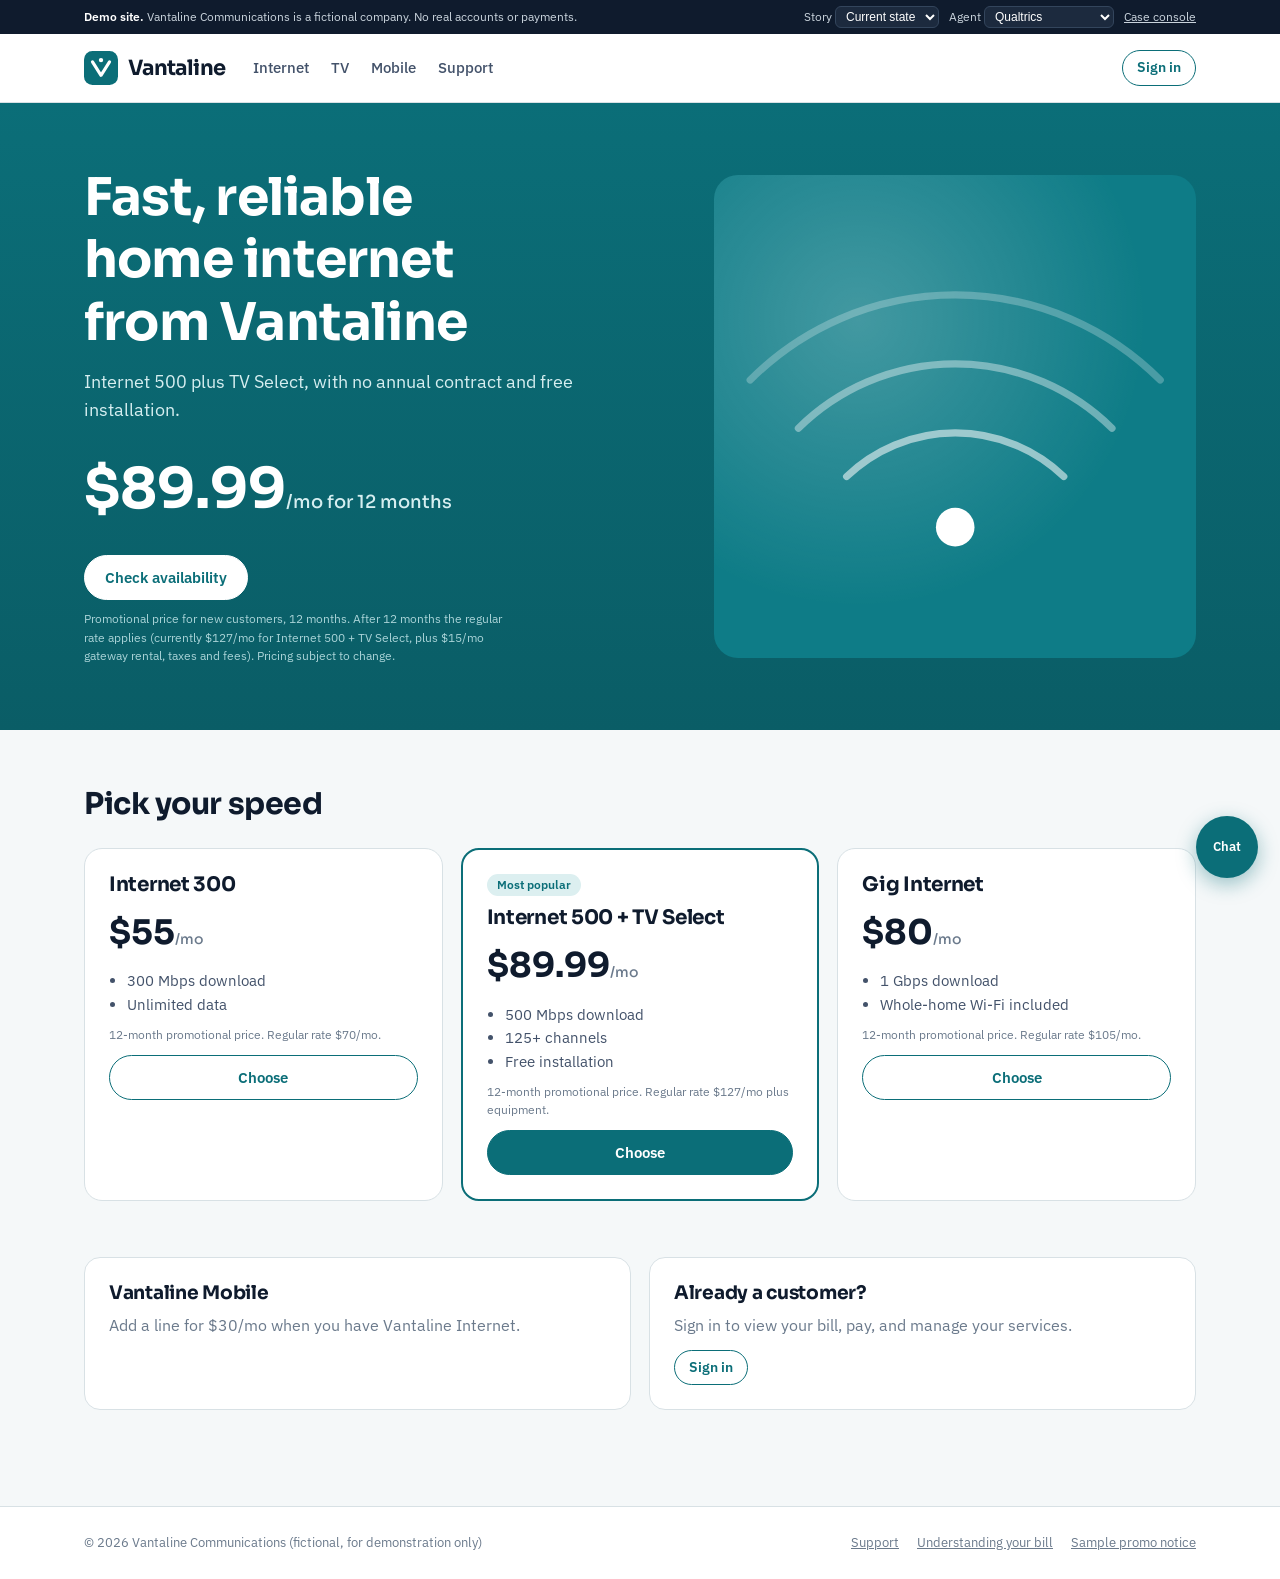
==== index.html @ 763b860d "Add Vantaline demo site" ====
<!doctype html>
<html lang="en">
<head>
<meta charset="utf-8">
<meta name="viewport" content="width=device-width,initial-scale=1">
<title>Vantaline | Internet, TV and Mobile</title>
<meta name="robots" content="noindex,nofollow">
<link rel="preconnect" href="https://fonts.googleapis.com">
<link rel="preconnect" href="https://fonts.gstatic.com" crossorigin>
<link rel="stylesheet" href="https://fonts.googleapis.com/css2?family=Sora:wght@600;700&family=IBM+Plex+Sans:wght@400;500;600&display=swap">
<link rel="stylesheet" href="site.css">
<link rel="icon" href="data:image/svg+xml,%3Csvg xmlns='http://www.w3.org/2000/svg' viewBox='0 0 28 28'%3E%3Crect width='28' height='28' rx='7' fill='%230B6E78'/%3E%3Cpath d='M7 9l7 11 7-11' fill='none' stroke='%23fff' stroke-width='2.6' stroke-linecap='round'/%3E%3C/svg%3E">
</head>
<body data-page="home" data-auth="out">

<main>
<section class="hero"><div class="wrap">
  <div>
    <h1>Fast, reliable home internet from Vantaline</h1>
    <p>Internet 500 plus TV Select, with no annual contract and free installation.</p>
    <div class="price">$89.99<small>/mo for 12 months</small></div>
    <a class="btn" href="signin.html">Check availability</a>
    <p class="fine">Promotional price for new customers, 12 months. After 12 months the regular rate applies (currently $127/mo for Internet 500 + TV Select, plus $15/mo gateway rental, taxes and fees). Pricing subject to change.</p>
  </div>
  <div class="hero-art" aria-hidden="true"><svg viewBox="0 0 400 400"><g fill="none" stroke="rgba(255,255,255,.55)" stroke-width="6" stroke-linecap="round"><path d="M110 250a130 130 0 0 1 180 0"/><path d="M70 210a185 185 0 0 1 260 0" opacity=".7"/><path d="M30 170a240 240 0 0 1 340 0" opacity=".45"/></g><circle cx="200" cy="292" r="16" fill="#fff"/></svg></div>
</div></section>
<section class="section" id="internet"><div class="wrap">
  <h2>Pick your speed</h2>
  <div class="plans">
    <div class="plan"><h3>Internet 300</h3><div class="p">$55<small>/mo</small></div><ul><li>300 Mbps download</li><li>Unlimited data</li></ul><p class="fine">12-month promotional price. Regular rate $70/mo.</p><a class="btn ghost" href="signin.html">Choose</a></div>
    <div class="plan feat"><span class="tag">Most popular</span><h3>Internet 500 + TV Select</h3><div class="p">$89.99<small>/mo</small></div><ul><li>500 Mbps download</li><li>125+ channels</li><li>Free installation</li></ul><p class="fine">12-month promotional price. Regular rate $127/mo plus equipment.</p><a class="btn" href="signin.html">Choose</a></div>
    <div class="plan"><h3>Gig Internet</h3><div class="p">$80<small>/mo</small></div><ul><li>1 Gbps download</li><li>Whole-home Wi-Fi included</li></ul><p class="fine">12-month promotional price. Regular rate $105/mo.</p><a class="btn ghost" href="signin.html">Choose</a></div>
  </div>
</div></section>
<section class="section" id="tv" style="padding-top:0"><div class="wrap grid2">
  <div class="card" id="mobile"><h3>Vantaline Mobile</h3><p class="muted" style="margin-top:8px">Add a line for $30/mo when you have Vantaline Internet.</p></div>
  <div class="card"><h3>Already a customer?</h3><p class="muted" style="margin-top:8px">Sign in to view your bill, pay, and manage your services.</p><a class="btn ghost sm" style="margin-top:12px" href="signin.html">Sign in</a></div>
</div></section>
</main>
<script src="site.js"></script>
<script src="agent-sim.js"></script>

<script src="qualtrics-deploy.js"></script>
</body>
</html>
---- site.css ----
:root{
  --teal:#0B6E78; --teal-2:#095A62; --teal-soft:#DCEFF0; --ink:#0F1B2D; --ink-2:#43526A; --ink-3:#6B7A8C;
  --bg:#F5F8F9; --surface:#FFFFFF; --line:#D8E1E5; --amber:#E8A33D; --amber-soft:#FDF1DC; --red:#C23B32;
  --display:"Sora",ui-sans-serif,system-ui,sans-serif; --sans:"IBM Plex Sans",ui-sans-serif,system-ui,-apple-system,"Segoe UI",sans-serif;
}
*{box-sizing:border-box}
[hidden]{display:none!important}
html{-webkit-text-size-adjust:100%}
body{margin:0;background:var(--bg);color:var(--ink);font-family:var(--sans);font-size:16px;line-height:1.55}
a{color:var(--teal)}
h1,h2,h3{font-family:var(--display);letter-spacing:-.015em;line-height:1.2;margin:0;text-wrap:balance}
p{margin:0}
button{font:inherit;cursor:pointer}
:focus-visible{outline:2px solid var(--teal);outline-offset:2px}
.wrap{max-width:1160px;margin:0 auto;padding-inline:24px}

/* header */
.demo-bar{background:#0F1B2D;color:#C9D3DC;font-size:12px}
.demo-bar .wrap{display:flex;gap:12px;align-items:center;justify-content:space-between;padding-block:6px;flex-wrap:wrap}
.demo-bar b{color:#fff;font-weight:600}
.demo-bar select{background:#1C2A3E;color:#fff;border:1px solid #33455C;border-radius:6px;padding:2px 6px;font-size:12px}
.site-head{background:var(--surface);border-bottom:1px solid var(--line);position:sticky;top:0;z-index:20}
.site-head .wrap{display:flex;align-items:center;gap:28px;height:68px}
.logo{display:flex;align-items:center;gap:10px;text-decoration:none;color:var(--ink)}
.logo span{font-family:var(--display);font-weight:700;font-size:21px;letter-spacing:-.03em}
.mainnav{display:flex;gap:22px;flex:1}
.mainnav a{color:var(--ink-2);text-decoration:none;font-weight:500;font-size:15px}
.mainnav a:hover,.mainnav a[aria-current]{color:var(--teal)}
.head-cta{display:flex;gap:10px;align-items:center}
.btn{display:inline-flex;align-items:center;justify-content:center;gap:6px;border-radius:999px;padding:10px 20px;font-weight:600;font-size:15px;text-decoration:none;border:1.5px solid var(--teal);background:var(--teal);color:#fff}
.btn:hover{background:var(--teal-2)}
.btn.ghost{background:transparent;color:var(--teal)}
.btn.ghost:hover{background:var(--teal-soft)}
.btn.sm{padding:6px 14px;font-size:14px}
.acct-chip{display:flex;align-items:center;gap:8px;font-size:14px;color:var(--ink-2)}
.avatar{width:32px;height:32px;border-radius:50%;background:var(--teal-soft);color:var(--teal);display:flex;align-items:center;justify-content:center;font-weight:600;font-size:13px}
@media (max-width:820px){.mainnav{display:none}.site-head .wrap{gap:12px}}

/* marketing */
.hero{background:linear-gradient(180deg,#0B6E78 0%,#0A5D66 100%);color:#fff}
.hero .wrap{display:grid;grid-template-columns:1.1fr .9fr;gap:40px;align-items:center;padding-block:64px}
.hero h1{font-size:clamp(32px,5vw,52px);font-weight:700}
.hero p{font-size:18px;color:#D6EEF0;margin-top:14px;max-width:48ch}
.hero .price{font-family:var(--display);font-size:56px;font-weight:700;margin-top:22px}
.hero .price small{font-size:18px;font-weight:500;color:#D6EEF0}
.hero .fine{font-size:12px;color:#A9D3D7;margin-top:10px;max-width:60ch}
.hero .btn{background:#fff;color:var(--teal);border-color:#fff;margin-top:22px}
.hero-art{aspect-ratio:1/1;border-radius:24px;background:radial-gradient(circle at 30% 30%,rgba(255,255,255,.22),transparent 60%),#0E7C87;position:relative;overflow:hidden}
.hero-art svg{position:absolute;inset:0;width:100%;height:100%}
@media (max-width:820px){.hero .wrap{grid-template-columns:1fr}.hero-art{display:none}}
.section{padding-block:56px}
.section h2{font-size:30px}
.plans{display:grid;grid-template-columns:repeat(3,minmax(0,1fr));gap:18px;margin-top:26px}
.plan{background:var(--surface);border:1px solid var(--line);border-radius:18px;padding:24px;display:flex;flex-direction:column;gap:10px}
.plan.feat{border:2px solid var(--teal)}
.plan .tag{align-self:flex-start;font-size:12px;font-weight:600;color:var(--teal);background:var(--teal-soft);border-radius:999px;padding:2px 10px}
.plan h3{font-size:20px}
.plan .p{font-family:var(--display);font-size:34px;font-weight:700}
.plan .p small{font-size:14px;color:var(--ink-3);font-weight:500}
.plan ul{margin:0;padding-left:18px;color:var(--ink-2);font-size:15px}
.plan .fine{font-size:12px;color:var(--ink-3)}
@media (max-width:820px){.plans{grid-template-columns:1fr}}

/* account */
.acct{display:grid;grid-template-columns:230px minmax(0,1fr);gap:28px;padding-block:32px}
.side{display:flex;flex-direction:column;gap:2px}
.side a{padding:10px 14px;border-radius:10px;color:var(--ink-2);text-decoration:none;font-weight:500}
.side a:hover{background:var(--surface)}
.side a[aria-current]{background:var(--teal-soft);color:var(--teal)}
@media (max-width:820px){.acct{grid-template-columns:1fr}.side{flex-direction:row;overflow-x:auto}}
.card{background:var(--surface);border:1px solid var(--line);border-radius:16px;padding:24px}
.grid2{display:grid;grid-template-columns:repeat(2,minmax(0,1fr));gap:18px}
@media (max-width:820px){.grid2{grid-template-columns:1fr}}
.stack{display:flex;flex-direction:column;gap:18px}
.muted{color:var(--ink-3)}
.label{font-size:13px;color:var(--ink-3)}
.big{font-family:var(--display);font-size:48px;font-weight:700;letter-spacing:-.02em}
.row{display:flex;justify-content:space-between;gap:12px;padding:12px 0;border-bottom:1px solid #EDF2F4}
.row:last-child{border-bottom:0}
.row.muted span{color:var(--ink-3)}
.row.total{font-weight:700;border-top:2px solid var(--ink);border-bottom:0;margin-top:4px}
.linkbtn{background:none;border:1px dashed #9CC9CD;border-radius:8px;padding:6px 12px;color:var(--teal);font-weight:500;font-size:14px}
.notice{border-radius:12px;padding:14px 16px;background:var(--amber-soft);border:1px solid #F1D29E;font-size:15px}
.notice.teal{background:var(--teal-soft);border-color:#A7D5D9}
.pill{display:inline-block;font-size:12px;font-weight:600;border-radius:999px;padding:2px 10px;background:#EEF2F4;color:var(--ink-2)}
.pill.warn{background:var(--amber-soft);color:#8A5A00}

/* faq */
.faq details{border-bottom:1px solid var(--line);padding:14px 0}
.faq summary{font-weight:600;cursor:pointer}
.faq details p{margin-top:8px;color:var(--ink-2)}

/* offers */
.offers{display:grid;grid-template-columns:repeat(3,minmax(0,1fr));gap:16px}
.offer{border:1.5px solid var(--line);border-radius:14px;padding:18px;display:flex;flex-direction:column;gap:8px;background:var(--surface)}
.offer.rec{border-color:var(--teal);box-shadow:0 0 0 3px var(--teal-soft)}
.offer .p{font-family:var(--display);font-size:30px;font-weight:700}
@media (max-width:820px){.offers{grid-template-columns:1fr}}

/* chat widget */
.chat-launch{position:fixed;right:22px;bottom:22px;z-index:40;width:62px;height:62px;border-radius:50%;background:var(--teal);color:#fff;border:0;box-shadow:0 6px 20px rgba(11,110,120,.4);font-weight:600;font-size:13px}
.chat-panel{position:fixed;right:22px;bottom:96px;z-index:41;width:min(370px,calc(100vw - 32px));height:min(520px,calc(100vh - 140px));background:#fff;border-radius:18px;box-shadow:0 18px 50px rgba(15,27,45,.25);display:flex;flex-direction:column;overflow:hidden}
.chat-panel header{background:var(--teal);color:#fff;padding:14px 16px;display:flex;justify-content:space-between;align-items:center;font-weight:600}
.chat-panel header button{background:none;border:0;color:#fff;font-size:18px}
.chat-log{flex:1;overflow:auto;padding:14px;display:flex;flex-direction:column;gap:10px;background:#F7F9FA}
.cmsg{max-width:85%;padding:9px 12px;border-radius:14px;font-size:14px;line-height:1.45}
.cmsg.bot{background:#fff;border:1px solid var(--line);align-self:flex-start;border-bottom-left-radius:4px}
.cmsg.me{background:var(--teal);color:#fff;align-self:flex-end;border-bottom-right-radius:4px}
.cmsg.sys{align-self:center;background:none;color:var(--ink-3);font-size:12px}
.chat-form{display:flex;gap:8px;padding:10px;border-top:1px solid var(--line)}
.chat-form input{flex:1;border:1px solid var(--line);border-radius:999px;padding:9px 14px;font:inherit;font-size:14px}
.chips{display:flex;flex-wrap:wrap;gap:6px}
.chips button{border:1px solid var(--teal);background:#fff;color:var(--teal);border-radius:999px;padding:5px 10px;font-size:13px}

/* footer */
.site-foot{border-top:1px solid var(--line);background:var(--surface);margin-top:40px}
.site-foot .wrap{padding-block:26px;display:flex;flex-wrap:wrap;gap:12px 28px;justify-content:space-between;font-size:13px;color:var(--ink-3)}
.site-foot a{color:var(--ink-3)}
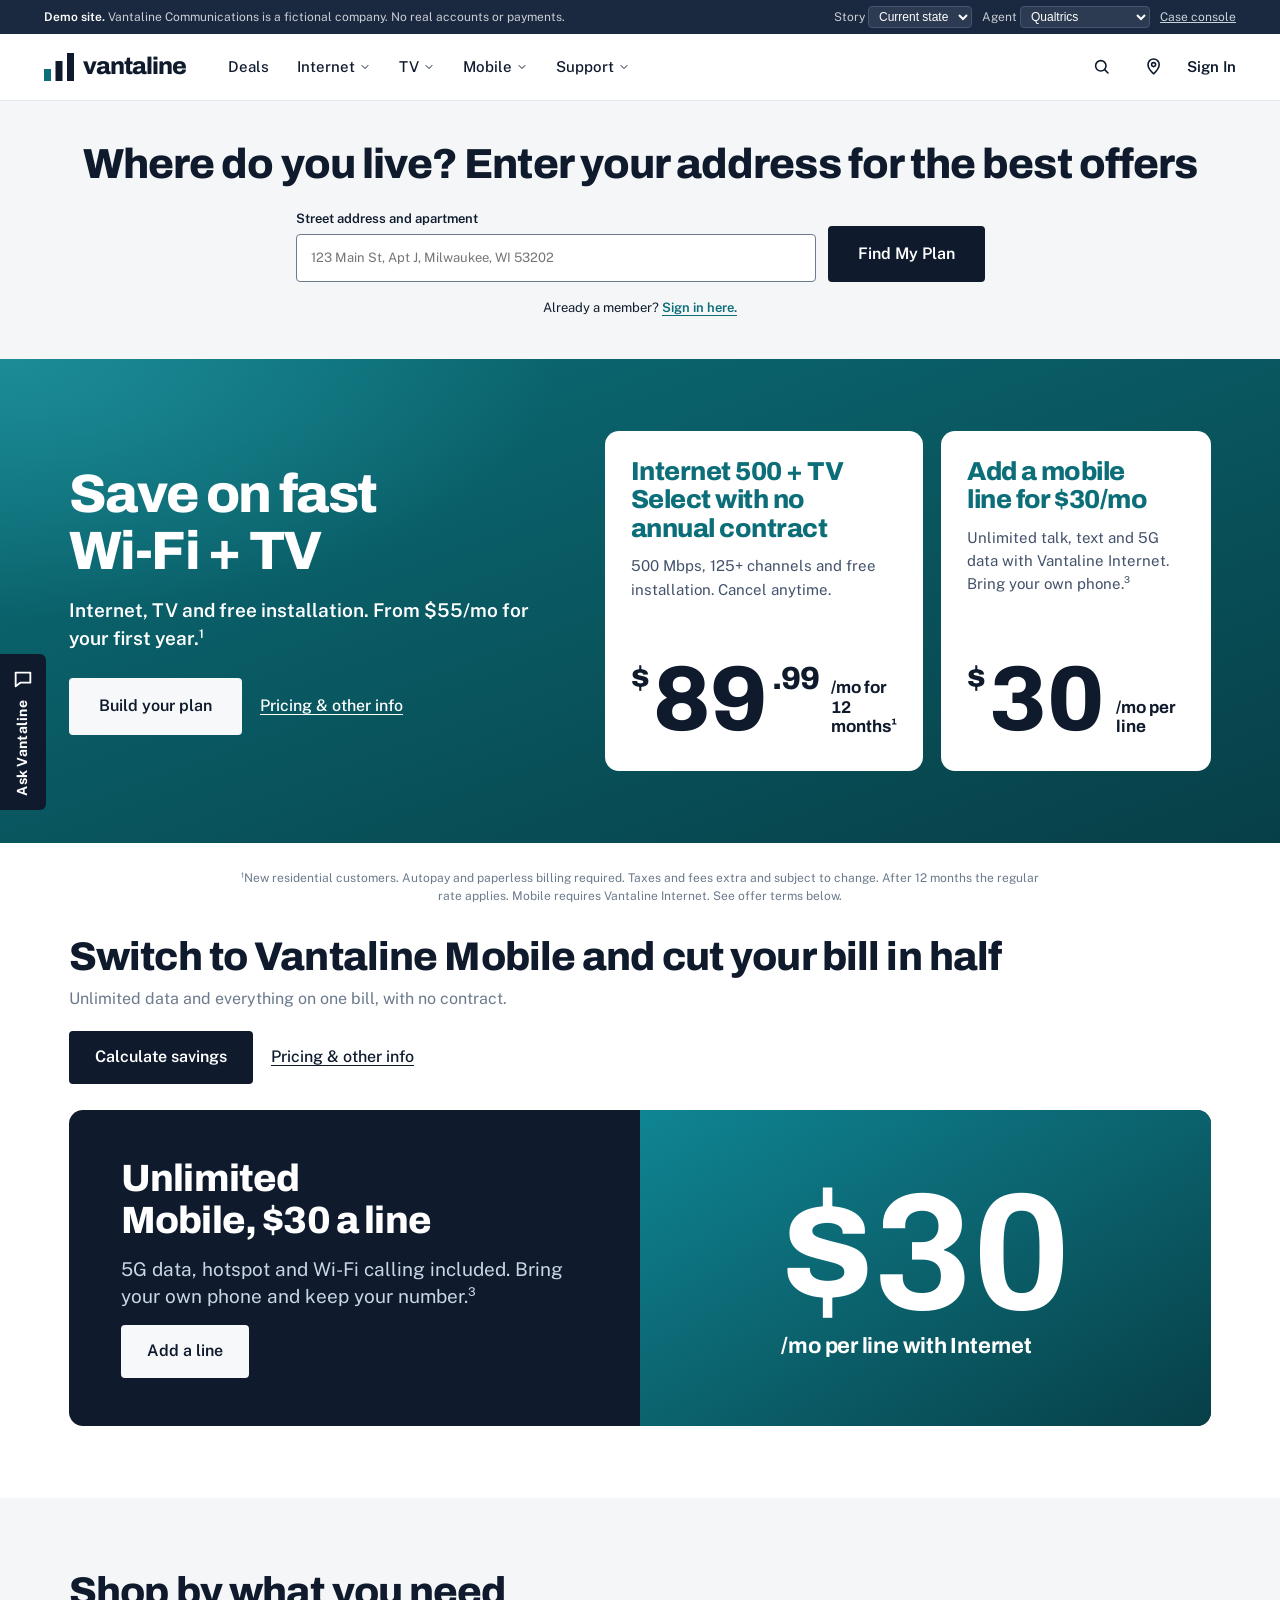
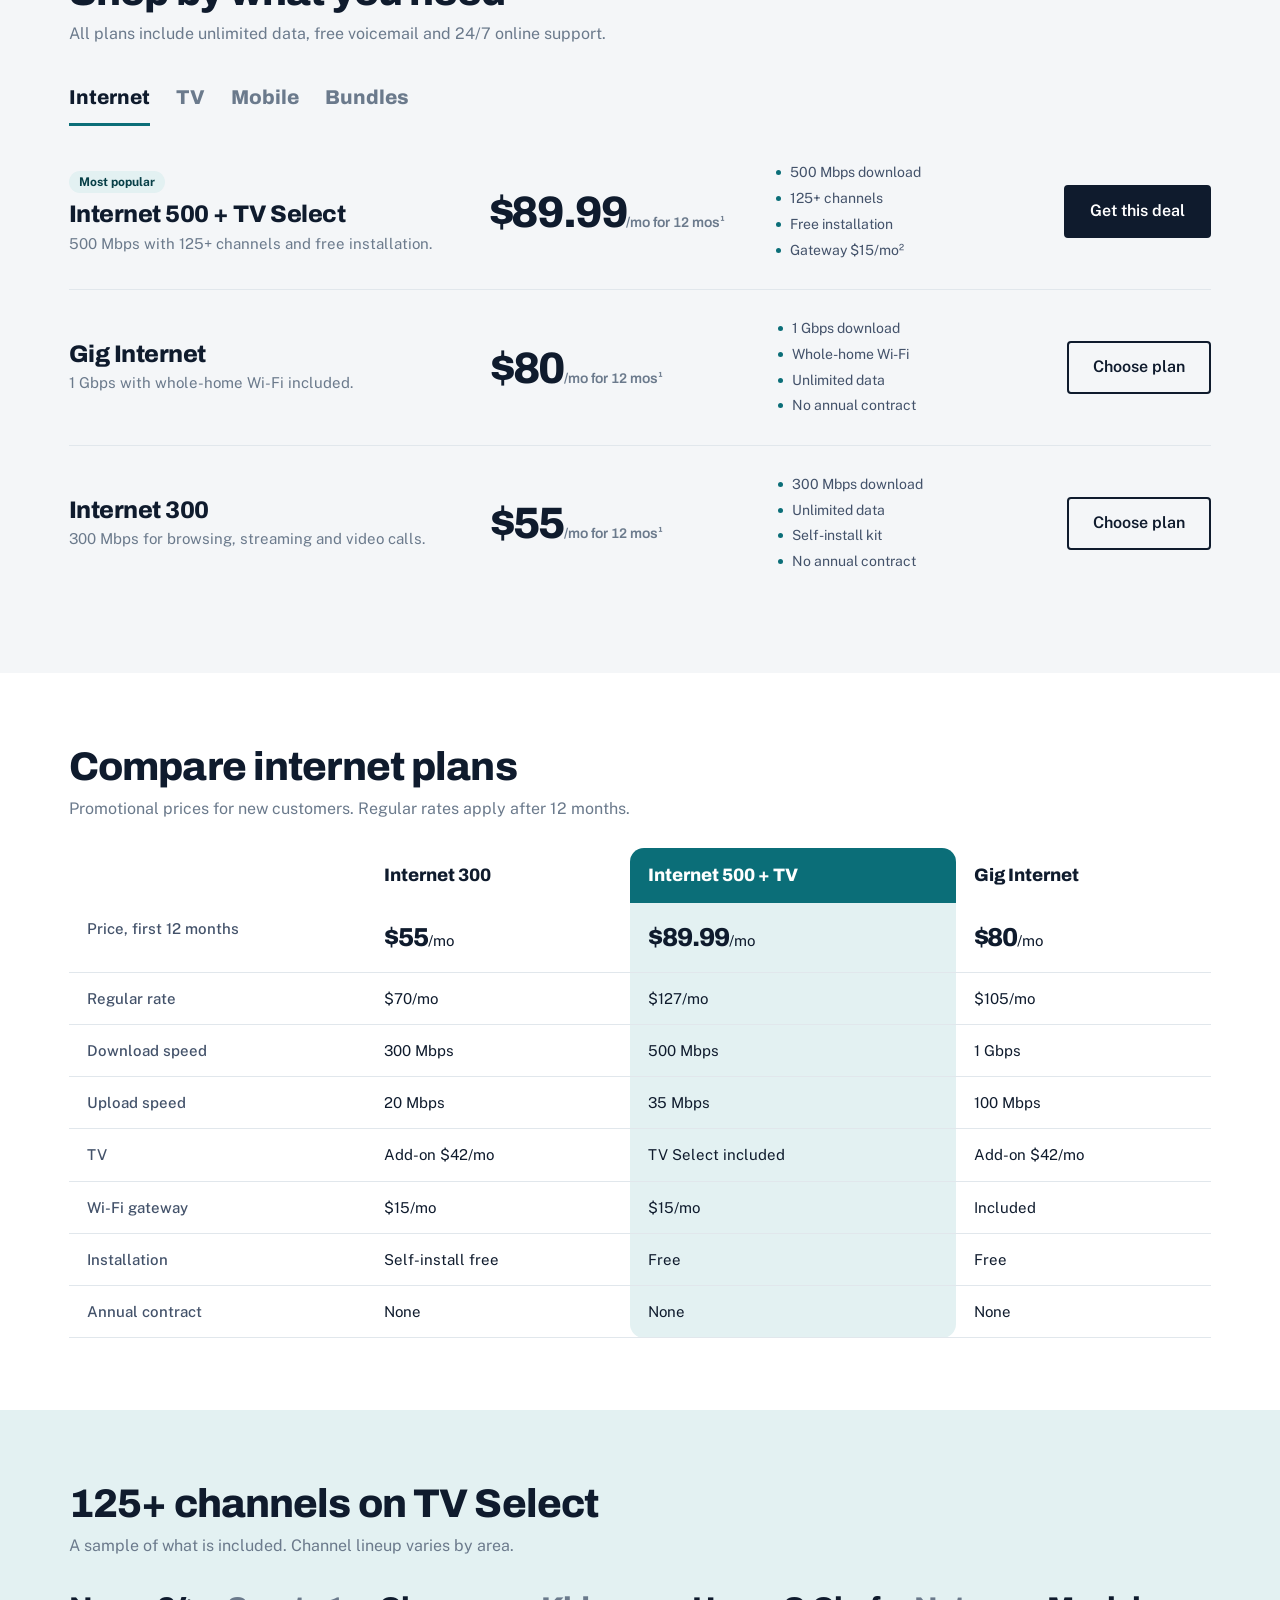
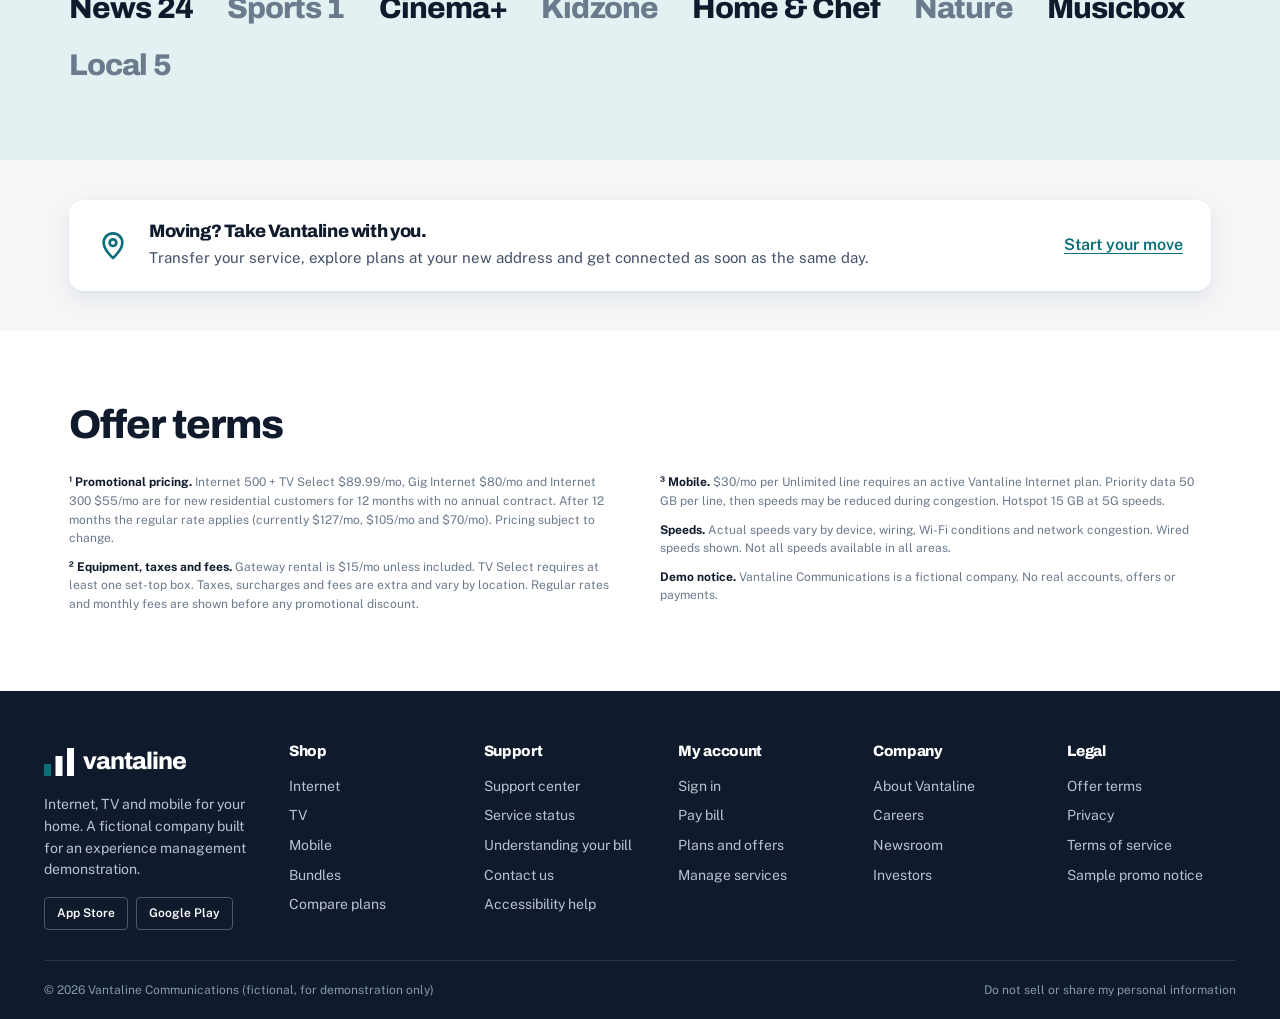
==== commit 48d2ce11: "Restyle site with Xfinity-inspired layout (teal/navy)" ====
--- a/index.html
+++ b/index.html
@@ -7,39 +7,103 @@
 <meta name="robots" content="noindex,nofollow">
 <link rel="preconnect" href="https://fonts.googleapis.com">
 <link rel="preconnect" href="https://fonts.gstatic.com" crossorigin>
-<link rel="stylesheet" href="https://fonts.googleapis.com/css2?family=Sora:wght@600;700&family=IBM+Plex+Sans:wght@400;500;600&display=swap">
+<link rel="stylesheet" href="https://fonts.googleapis.com/css2?family=Archivo:wdth,wght@62..125,100..900&family=Public+Sans:wght@400;500;600;700&family=JetBrains+Mono:wght@400;500&display=swap">
 <link rel="stylesheet" href="site.css">
-<link rel="icon" href="data:image/svg+xml,%3Csvg xmlns='http://www.w3.org/2000/svg' viewBox='0 0 28 28'%3E%3Crect width='28' height='28' rx='7' fill='%230B6E78'/%3E%3Cpath d='M7 9l7 11 7-11' fill='none' stroke='%23fff' stroke-width='2.6' stroke-linecap='round'/%3E%3C/svg%3E">
+<link rel="icon" href="data:image/svg+xml,%3Csvg xmlns='http://www.w3.org/2000/svg' viewBox='0 0 30 28'%3E%3Crect y='16' width='7' height='12' fill='%230B6E78'/%3E%3Crect x='11.5' y='8' width='7' height='20' fill='%230F1B2D'/%3E%3Crect x='23' width='7' height='28' fill='%230F1B2D'/%3E%3C/svg%3E">
 </head>
 <body data-page="home" data-auth="out">
 
 <main>
-<section class="hero"><div class="wrap">
+<section class="band wash tight address"><div class="wrap">
+  <h2>Where do you live? Enter your address for the best offers</h2>
+  <form id="avail-form"><label class="field">Street address and apartment<input id="avail-address" placeholder="123 Main St, Apt J, Milwaukee, WI 53202"></label><button class="btn lg" type="submit">Find My Plan</button></form>
+  <p class="small">Already a member? <a class="textlink" href="signin.html">Sign in here.</a></p>
+</div></section>
+
+<section class="band teal offer-hero" id="deals"><div class="wrap narrow">
   <div>
-    <h1>Fast, reliable home internet from Vantaline</h1>
-    <p>Internet 500 plus TV Select, with no annual contract and free installation.</p>
-    <div class="price">$89.99<small>/mo for 12 months</small></div>
-    <a class="btn" href="signin.html">Check availability</a>
-    <p class="fine">Promotional price for new customers, 12 months. After 12 months the regular rate applies (currently $127/mo for Internet 500 + TV Select, plus $15/mo gateway rental, taxes and fees). Pricing subject to change.</p>
+    <h1>Save on fast Wi-Fi + TV</h1>
+    <p class="lede">Internet, TV and free installation. From $55/mo for your first year.¹</p>
+    <div class="cta"><a class="btn light lg" href="#shop">Build your plan</a><a class="ulink" href="#legal">Pricing &amp; other info</a></div>
   </div>
-  <div class="hero-art" aria-hidden="true"><svg viewBox="0 0 400 400"><g fill="none" stroke="rgba(255,255,255,.55)" stroke-width="6" stroke-linecap="round"><path d="M110 250a130 130 0 0 1 180 0"/><path d="M70 210a185 185 0 0 1 260 0" opacity=".7"/><path d="M30 170a240 240 0 0 1 340 0" opacity=".45"/></g><circle cx="200" cy="292" r="16" fill="#fff"/></svg></div>
-</div></section>
-<section class="section" id="internet"><div class="wrap">
-  <h2>Pick your speed</h2>
-  <div class="plans">
-    <div class="plan"><h3>Internet 300</h3><div class="p">$55<small>/mo</small></div><ul><li>300 Mbps download</li><li>Unlimited data</li></ul><p class="fine">12-month promotional price. Regular rate $70/mo.</p><a class="btn ghost" href="signin.html">Choose</a></div>
-    <div class="plan feat"><span class="tag">Most popular</span><h3>Internet 500 + TV Select</h3><div class="p">$89.99<small>/mo</small></div><ul><li>500 Mbps download</li><li>125+ channels</li><li>Free installation</li></ul><p class="fine">12-month promotional price. Regular rate $127/mo plus equipment.</p><a class="btn" href="signin.html">Choose</a></div>
-    <div class="plan"><h3>Gig Internet</h3><div class="p">$80<small>/mo</small></div><ul><li>1 Gbps download</li><li>Whole-home Wi-Fi included</li></ul><p class="fine">12-month promotional price. Regular rate $105/mo.</p><a class="btn ghost" href="signin.html">Choose</a></div>
+  <div class="cards2">
+    <div class="ocard"><h2>Internet 500 + TV Select with no annual contract</h2><p>500 Mbps, 125+ channels and free installation. Cancel anytime.</p>
+      <div class="price"><span class="d">$</span><span class="n">89</span><span class="c">.99</span><span class="per">/mo for<br>12 months¹</span></div></div>
+    <div class="ocard"><h2>Add a mobile line for $30/mo</h2><p>Unlimited talk, text and 5G data with Vantaline Internet. Bring your own phone.³</p>
+      <div class="price"><span class="d">$</span><span class="n">30</span><span class="per">/mo per line</span></div></div>
   </div>
 </div></section>
-<section class="section" id="tv" style="padding-top:0"><div class="wrap grid2">
-  <div class="card" id="mobile"><h3>Vantaline Mobile</h3><p class="muted" style="margin-top:8px">Add a line for $30/mo when you have Vantaline Internet.</p></div>
-  <div class="card"><h3>Already a customer?</h3><p class="muted" style="margin-top:8px">Sign in to view your bill, pay, and manage your services.</p><a class="btn ghost sm" style="margin-top:12px" href="signin.html">Sign in</a></div>
+<p class="fineprint wrap">¹New residential customers. Autopay and paperless billing required. Taxes and fees extra and subject to change. After 12 months the regular rate applies. Mobile requires Vantaline Internet. See offer terms below.</p>
+
+<section class="band" style="padding-top:30px" id="mobile"><div class="wrap narrow">
+  <div class="headrow"><div><h2>Switch to Vantaline Mobile and cut your bill in half</h2><p class="muted">Unlimited data and everything on one bill, with no contract.</p></div><div style="display:flex;gap:18px;align-items:center"><a class="btn" href="signin.html">Calculate savings</a><a class="ulink" href="#legal">Pricing &amp; other info</a></div></div>
+  <div class="feature"><div class="fc"><h3>Unlimited Mobile, $30 a line</h3><p class="lede" style="color:#C9D6E4">5G data, hotspot and Wi-Fi calling included. Bring your own phone and keep your number.³</p><a class="btn light" href="signin.html">Add a line</a></div>
+  <div class="fa"><div><b>$30</b><span>/mo per line with Internet</span></div></div></div>
+</div></section>
+
+<section class="band wash" id="shop"><div class="wrap narrow">
+  <div class="headrow"><div><h2>Shop by what you need</h2><p class="muted">All plans include unlimited data, free voicemail and 24/7 online support.</p></div></div>
+  <div class="tabs" role="tablist" aria-label="Shop categories">
+    <button role="tab" id="tab-net" aria-selected="true" aria-controls="panel-net">Internet</button>
+    <button role="tab" id="tab-tv" aria-selected="false" aria-controls="panel-tv">TV</button>
+    <button role="tab" id="tab-mob" aria-selected="false" aria-controls="panel-mob">Mobile</button>
+    <button role="tab" id="tab-bun" aria-selected="false" aria-controls="panel-bun">Bundles</button>
+  </div>
+  <div role="tabpanel" id="panel-net" aria-labelledby="tab-net"><div class="prow"><div><span class="tag">Most popular</span><h3>Internet 500 + TV Select</h3><p class="sub">500 Mbps with 125+ channels and free installation.</p></div><div><div class="big">$89.99<small>/mo for 12 mos¹</small></div></div><div><ul><li>500 Mbps download</li><li>125+ channels</li><li>Free installation</li><li>Gateway $15/mo²</li></ul></div><a class="btn" href="signin.html">Get this deal</a></div><div class="prow"><div><h3>Gig Internet</h3><p class="sub">1 Gbps with whole-home Wi-Fi included.</p></div><div><div class="big">$80<small>/mo for 12 mos¹</small></div></div><div><ul><li>1 Gbps download</li><li>Whole-home Wi-Fi</li><li>Unlimited data</li><li>No annual contract</li></ul></div><a class="btn ghost" href="signin.html">Choose plan</a></div><div class="prow"><div><h3>Internet 300</h3><p class="sub">300 Mbps for browsing, streaming and video calls.</p></div><div><div class="big">$55<small>/mo for 12 mos¹</small></div></div><div><ul><li>300 Mbps download</li><li>Unlimited data</li><li>Self-install kit</li><li>No annual contract</li></ul></div><a class="btn ghost" href="signin.html">Choose plan</a></div></div>
+  <div role="tabpanel" id="panel-tv" aria-labelledby="tab-tv" hidden><div class="prow"><div><span class="tag">Included in bundle</span><h3>TV Select</h3><p class="sub">125+ live channels, local networks and on-demand.</p></div><div><div class="big">$42<small>/mo add-on²</small></div></div><div><ul><li>125+ channels</li><li>On-demand library</li><li>Voice remote</li><li>2 set-top boxes</li></ul></div><a class="btn" href="signin.html">Add TV</a></div><div class="prow"><div><h3>Cloud DVR</h3><p class="sub">Record 200 hours without extra hardware.</p></div><div><div class="big">$10<small>/mo add-on</small></div></div><div><ul><li>200 hours storage</li><li>Record 6 shows at once</li><li>Watch on any screen</li></ul></div><a class="btn ghost" href="signin.html">Add DVR</a></div></div>
+  <div role="tabpanel" id="panel-mob" aria-labelledby="tab-mob" hidden><div class="prow"><div><span class="tag">With Vantaline Internet</span><h3>Unlimited Mobile</h3><p class="sub">Unlimited talk, text and 5G data on one bill.</p></div><div><div class="big">$30<small>/mo per line³</small></div></div><div><ul><li>Unlimited talk and text</li><li>5G data, 50 GB priority</li><li>Hotspot 15 GB</li><li>Bring your own phone</li></ul></div><a class="btn" href="signin.html">Add a line</a></div><div class="prow"><div><h3>Travel Pass</h3><p class="sub">Use your plan in 60+ countries for a day.</p></div><div><div class="big">$5<small>/day when used</small></div></div><div><ul><li>Pay only on days used</li><li>Keeps your number</li><li>Turn on or off in the app</li></ul></div><a class="btn ghost" href="signin.html">Learn more</a></div></div>
+  <div role="tabpanel" id="panel-bun" aria-labelledby="tab-bun" aria-labelledby="tab-bun" hidden><div class="prow"><div><span class="tag">Best value</span><h3>Internet + TV + Mobile</h3><p class="sub">Everything on one bill, one login, one support team.</p></div><div><div class="big">$139<small>/mo for 12 mos¹</small></div></div><div><ul><li>Internet 500</li><li>TV Select</li><li>1 Unlimited Mobile line</li><li>Free installation</li></ul></div><a class="btn" href="signin.html">Build bundle</a></div><div class="prow"><div><h3>Internet + Mobile</h3><p class="sub">Fast home Wi-Fi and one line, under $100.</p></div><div><div class="big">$95<small>/mo for 12 mos¹</small></div></div><div><ul><li>Internet 500</li><li>1 Unlimited Mobile line</li><li>Whole-home Wi-Fi add-on</li></ul></div><a class="btn ghost" href="signin.html">Build bundle</a></div></div>
+</div></section>
+
+<section class="band" id="compare"><div class="wrap narrow">
+  <div class="headrow"><div><h2>Compare internet plans</h2><p class="muted">Promotional prices for new customers. Regular rates apply after 12 months.</p></div></div>
+  <div class="tablewrap"><table class="cmp">
+    <thead><tr><th></th><th>Internet 300</th><th class="feat">Internet 500 + TV</th><th>Gig Internet</th></tr></thead>
+    <tbody>
+      <tr><th scope="row">Price, first 12 months</th><td><span class="pr">$55</span>/mo</td><td class="feat"><span class="pr">$89.99</span>/mo</td><td><span class="pr">$80</span>/mo</td></tr>
+      <tr><th scope="row">Regular rate</th><td>$70/mo</td><td class="feat">$127/mo</td><td>$105/mo</td></tr>
+      <tr><th scope="row">Download speed</th><td>300 Mbps</td><td class="feat">500 Mbps</td><td>1 Gbps</td></tr>
+      <tr><th scope="row">Upload speed</th><td>20 Mbps</td><td class="feat">35 Mbps</td><td>100 Mbps</td></tr>
+      <tr><th scope="row">TV</th><td>Add-on $42/mo</td><td class="feat">TV Select included</td><td>Add-on $42/mo</td></tr>
+      <tr><th scope="row">Wi-Fi gateway</th><td>$15/mo</td><td class="feat">$15/mo</td><td>Included</td></tr>
+      <tr><th scope="row">Installation</th><td>Self-install free</td><td class="feat">Free</td><td>Free</td></tr>
+      <tr><th scope="row">Annual contract</th><td>None</td><td class="feat">None</td><td>None</td></tr>
+    </tbody>
+  </table></div>
+</div></section>
+
+<section class="band tint"><div class="wrap narrow">
+  <div class="headrow"><div><h2>125+ channels on TV Select</h2><p class="muted">A sample of what is included. Channel lineup varies by area.</p></div></div>
+  <div class="chan" aria-label="Sample channels"><span>News 24</span><span>Sports 1</span><span>Cinema+</span><span>Kidzone</span><span>Home &amp; Chef</span><span>Nature</span><span>Musicbox</span><span>Local 5</span></div>
+</div></section>
+
+<section class="band wash tight"><div class="wrap narrow">
+  <div class="notecard"><svg class="ic" aria-hidden="true"><use href="#i-pin"/></svg><div><h3>Moving? Take Vantaline with you.</h3><p>Transfer your service, explore plans at your new address and get connected as soon as the same day.</p></div><a class="textlink" href="signin.html">Start your move</a></div>
+</div></section>
+
+<section class="band" id="legal"><div class="wrap narrow">
+  <div class="headrow"><h2>Offer terms</h2></div>
+  <div class="legal-block">
+    <p><b>¹ Promotional pricing.</b> Internet 500 + TV Select $89.99/mo, Gig Internet $80/mo and Internet 300 $55/mo are for new residential customers for 12 months with no annual contract. After 12 months the regular rate applies (currently $127/mo, $105/mo and $70/mo). Pricing subject to change.</p>
+    <p><b>² Equipment, taxes and fees.</b> Gateway rental is $15/mo unless included. TV Select requires at least one set-top box. Taxes, surcharges and fees are extra and vary by location. Regular rates and monthly fees are shown before any promotional discount.</p>
+    <p><b>³ Mobile.</b> $30/mo per Unlimited line requires an active Vantaline Internet plan. Priority data 50 GB per line, then speeds may be reduced during congestion. Hotspot 15 GB at 5G speeds.</p>
+    <p><b>Speeds.</b> Actual speeds vary by device, wiring, Wi-Fi conditions and network congestion. Wired speeds shown. Not all speeds available in all areas.</p>
+    <p><b>Demo notice.</b> Vantaline Communications is a fictional company. No real accounts, offers or payments.</p>
+  </div>
 </div></section>
 </main>
 <script src="site.js"></script>
 <script src="agent-sim.js"></script>
-
+<script>
+(function(){
+  var tabs=[].slice.call(document.querySelectorAll('[role="tab"]'));
+  tabs.forEach(function(t){t.addEventListener("click",function(){
+    tabs.forEach(function(x){var on=x===t;x.setAttribute("aria-selected",on);document.getElementById(x.getAttribute("aria-controls")).hidden=!on;});
+  });});
+  var f=document.getElementById("avail-form");
+  f.addEventListener("submit",function(e){e.preventDefault();location.href="signin.html";});
+})();
+</script>
 <script src="qualtrics-deploy.js"></script>
 </body>
 </html>
--- a/site.css
+++ b/site.css
@@ -1,118 +1,311 @@
+/* Vantaline demo site, v4. Open layout: full-bleed color bands, soft white cards with no borders, flat 4px buttons,
+   one display face at a single weight range. Fictional brand, no third-party assets. */
 :root{
-  --teal:#0B6E78; --teal-2:#095A62; --teal-soft:#DCEFF0; --ink:#0F1B2D; --ink-2:#43526A; --ink-3:#6B7A8C;
-  --bg:#F5F8F9; --surface:#FFFFFF; --line:#D8E1E5; --amber:#E8A33D; --amber-soft:#FDF1DC; --red:#C23B32;
-  --display:"Sora",ui-sans-serif,system-ui,sans-serif; --sans:"IBM Plex Sans",ui-sans-serif,system-ui,-apple-system,"Segoe UI",sans-serif;
+  --ink:#0F1B2D; --ink-2:#43526A; --ink-3:#6B7A8C;
+  --paper:#FFFFFF; --wash:#F4F6F8; --tint:#E3F1F2; --line:#E1E7EC;
+  --teal:#0B6E78; --teal-2:#095A62; --teal-3:#073F47; --bright:#46C8D2; --link:#0B6E78;
+  --pop:#F2554A; --pop-2:#C23B32;
+  --green:#0B7A4B; --green-soft:#DCF2E6; --amber:#B86E00; --amber-soft:#FDF1DC;
+  --display:"Archivo",ui-sans-serif,system-ui,sans-serif;
+  --sans:"Public Sans",ui-sans-serif,system-ui,-apple-system,"Segoe UI",sans-serif;
+  --r:4px; --rc:14px;
+  --soft:0 1px 3px rgba(15,27,45,.06),0 8px 24px rgba(15,27,45,.07);
 }
 *{box-sizing:border-box}
 [hidden]{display:none!important}
-html{-webkit-text-size-adjust:100%}
-body{margin:0;background:var(--bg);color:var(--ink);font-family:var(--sans);font-size:16px;line-height:1.55}
-a{color:var(--teal)}
-h1,h2,h3{font-family:var(--display);letter-spacing:-.015em;line-height:1.2;margin:0;text-wrap:balance}
+html{-webkit-text-size-adjust:100%;scroll-behavior:smooth}
+body{margin:0;background:var(--paper);color:var(--ink);font-family:var(--sans);font-size:16px;line-height:1.55;overflow-x:hidden}
+a{color:var(--link)}
+h1,h2,h3,h4{font-family:var(--display);font-weight:800;letter-spacing:-.022em;line-height:1.1;margin:0;text-wrap:balance}
 p{margin:0}
 button{font:inherit;cursor:pointer}
-:focus-visible{outline:2px solid var(--teal);outline-offset:2px}
-.wrap{max-width:1160px;margin:0 auto;padding-inline:24px}
-
-/* header */
-.demo-bar{background:#0F1B2D;color:#C9D3DC;font-size:12px}
+:focus-visible{outline:3px solid var(--ink);outline-offset:2px}
+.wrap{max-width:1240px;margin:0 auto;padding-inline:24px}
+.narrow{max-width:1190px}
+.ic{width:1.2em;height:1.2em;fill:none;stroke:currentColor;stroke-width:2;stroke-linecap:round;stroke-linejoin:round;flex:none}
+.muted{color:var(--ink-3)}
+.label{font-size:13px;color:var(--ink-3)}
+
+/* demo chrome */
+.demo-bar{background:#1B2940;color:#C9CDD3;font-size:12px}
 .demo-bar .wrap{display:flex;gap:12px;align-items:center;justify-content:space-between;padding-block:6px;flex-wrap:wrap}
 .demo-bar b{color:#fff;font-weight:600}
-.demo-bar select{background:#1C2A3E;color:#fff;border:1px solid #33455C;border-radius:6px;padding:2px 6px;font-size:12px}
-.site-head{background:var(--surface);border-bottom:1px solid var(--line);position:sticky;top:0;z-index:20}
-.site-head .wrap{display:flex;align-items:center;gap:28px;height:68px}
-.logo{display:flex;align-items:center;gap:10px;text-decoration:none;color:var(--ink)}
-.logo span{font-family:var(--display);font-weight:700;font-size:21px;letter-spacing:-.03em}
-.mainnav{display:flex;gap:22px;flex:1}
-.mainnav a{color:var(--ink-2);text-decoration:none;font-weight:500;font-size:15px}
-.mainnav a:hover,.mainnav a[aria-current]{color:var(--teal)}
-.head-cta{display:flex;gap:10px;align-items:center}
-.btn{display:inline-flex;align-items:center;justify-content:center;gap:6px;border-radius:999px;padding:10px 20px;font-weight:600;font-size:15px;text-decoration:none;border:1.5px solid var(--teal);background:var(--teal);color:#fff}
-.btn:hover{background:var(--teal-2)}
-.btn.ghost{background:transparent;color:var(--teal)}
-.btn.ghost:hover{background:var(--teal-soft)}
-.btn.sm{padding:6px 14px;font-size:14px}
-.acct-chip{display:flex;align-items:center;gap:8px;font-size:14px;color:var(--ink-2)}
-.avatar{width:32px;height:32px;border-radius:50%;background:var(--teal-soft);color:var(--teal);display:flex;align-items:center;justify-content:center;font-weight:600;font-size:13px}
-@media (max-width:820px){.mainnav{display:none}.site-head .wrap{gap:12px}}
-
-/* marketing */
-.hero{background:linear-gradient(180deg,#0B6E78 0%,#0A5D66 100%);color:#fff}
-.hero .wrap{display:grid;grid-template-columns:1.1fr .9fr;gap:40px;align-items:center;padding-block:64px}
-.hero h1{font-size:clamp(32px,5vw,52px);font-weight:700}
-.hero p{font-size:18px;color:#D6EEF0;margin-top:14px;max-width:48ch}
-.hero .price{font-family:var(--display);font-size:56px;font-weight:700;margin-top:22px}
-.hero .price small{font-size:18px;font-weight:500;color:#D6EEF0}
-.hero .fine{font-size:12px;color:#A9D3D7;margin-top:10px;max-width:60ch}
-.hero .btn{background:#fff;color:var(--teal);border-color:#fff;margin-top:22px}
-.hero-art{aspect-ratio:1/1;border-radius:24px;background:radial-gradient(circle at 30% 30%,rgba(255,255,255,.22),transparent 60%),#0E7C87;position:relative;overflow:hidden}
-.hero-art svg{position:absolute;inset:0;width:100%;height:100%}
-@media (max-width:820px){.hero .wrap{grid-template-columns:1fr}.hero-art{display:none}}
-.section{padding-block:56px}
-.section h2{font-size:30px}
-.plans{display:grid;grid-template-columns:repeat(3,minmax(0,1fr));gap:18px;margin-top:26px}
-.plan{background:var(--surface);border:1px solid var(--line);border-radius:18px;padding:24px;display:flex;flex-direction:column;gap:10px}
-.plan.feat{border:2px solid var(--teal)}
-.plan .tag{align-self:flex-start;font-size:12px;font-weight:600;color:var(--teal);background:var(--teal-soft);border-radius:999px;padding:2px 10px}
-.plan h3{font-size:20px}
-.plan .p{font-family:var(--display);font-size:34px;font-weight:700}
-.plan .p small{font-size:14px;color:var(--ink-3);font-weight:500}
-.plan ul{margin:0;padding-left:18px;color:var(--ink-2);font-size:15px}
-.plan .fine{font-size:12px;color:var(--ink-3)}
-@media (max-width:820px){.plans{grid-template-columns:1fr}}
-
-/* account */
-.acct{display:grid;grid-template-columns:230px minmax(0,1fr);gap:28px;padding-block:32px}
-.side{display:flex;flex-direction:column;gap:2px}
-.side a{padding:10px 14px;border-radius:10px;color:var(--ink-2);text-decoration:none;font-weight:500}
-.side a:hover{background:var(--surface)}
-.side a[aria-current]{background:var(--teal-soft);color:var(--teal)}
-@media (max-width:820px){.acct{grid-template-columns:1fr}.side{flex-direction:row;overflow-x:auto}}
-.card{background:var(--surface);border:1px solid var(--line);border-radius:16px;padding:24px}
-.grid2{display:grid;grid-template-columns:repeat(2,minmax(0,1fr));gap:18px}
-@media (max-width:820px){.grid2{grid-template-columns:1fr}}
-.stack{display:flex;flex-direction:column;gap:18px}
-.muted{color:var(--ink-3)}
-.label{font-size:13px;color:var(--ink-3)}
-.big{font-family:var(--display);font-size:48px;font-weight:700;letter-spacing:-.02em}
-.row{display:flex;justify-content:space-between;gap:12px;padding:12px 0;border-bottom:1px solid #EDF2F4}
-.row:last-child{border-bottom:0}
-.row.muted span{color:var(--ink-3)}
-.row.total{font-weight:700;border-top:2px solid var(--ink);border-bottom:0;margin-top:4px}
-.linkbtn{background:none;border:1px dashed #9CC9CD;border-radius:8px;padding:6px 12px;color:var(--teal);font-weight:500;font-size:14px}
-.notice{border-radius:12px;padding:14px 16px;background:var(--amber-soft);border:1px solid #F1D29E;font-size:15px}
-.notice.teal{background:var(--teal-soft);border-color:#A7D5D9}
-.pill{display:inline-block;font-size:12px;font-weight:600;border-radius:999px;padding:2px 10px;background:#EEF2F4;color:var(--ink-2)}
-.pill.warn{background:var(--amber-soft);color:#8A5A00}
-
-/* faq */
-.faq details{border-bottom:1px solid var(--line);padding:14px 0}
-.faq summary{font-weight:600;cursor:pointer}
+.demo-bar select{background:#2C3B52;color:#fff;border:1px solid #44566F;border-radius:4px;padding:2px 6px;font-size:12px}
+.demo-bar a{color:#C9CDD3}
+
+/* header: plain text links on white */
+.site-head{background:var(--paper);border-bottom:1px solid var(--line);position:sticky;top:0;z-index:30}
+.site-head .wrap{display:flex;align-items:center;gap:30px;height:66px}
+.logo{display:flex;align-items:center;gap:9px;text-decoration:none;color:var(--ink)}
+.logo span{font-family:var(--display);font-weight:800;font-size:24px;letter-spacing:-.04em}
+.mainnav{display:flex;flex:1;height:100%;gap:4px}
+.nav-item{position:relative;display:flex;align-items:stretch}
+.nav-item>a{display:inline-flex;align-items:center;gap:4px;padding:0 12px;color:var(--ink);text-decoration:none;font-weight:500;font-size:15px}
+.nav-item>a .ic{width:.8em;height:.8em}
+.nav-item:hover>a,.nav-item:focus-within>a,.nav-item>a[aria-current]{text-decoration:underline;text-underline-offset:8px;text-decoration-thickness:2px}
+.menu{position:absolute;left:0;top:100%;min-width:260px;background:var(--paper);border-radius:0 0 var(--rc) var(--rc);box-shadow:var(--soft);padding:8px;display:none;z-index:40}
+.nav-item:hover .menu,.nav-item:focus-within .menu{display:block}
+.menu a{display:block;padding:10px 12px;text-decoration:none;color:var(--ink);font-weight:500;font-size:15px;border-radius:6px}
+.menu a small{display:block;color:var(--ink-3);font-weight:400;font-size:13px}
+.menu a:hover{background:var(--wash)}
+.head-cta{display:flex;gap:14px;align-items:center}
+.head-cta .plain{color:var(--ink);font-weight:600;font-size:15px;text-decoration:none}
+.head-cta .plain:hover{text-decoration:underline}
+.icon-btn{width:38px;height:38px;border:0;background:transparent;color:var(--ink);display:inline-flex;align-items:center;justify-content:center;text-decoration:none;border-radius:50%}
+.icon-btn:hover{background:var(--wash)}
+.avatar{width:28px;height:28px;background:var(--teal);color:#fff;display:inline-flex;align-items:center;justify-content:center;font-weight:700;font-size:11px;border-radius:50%}
+@media (max-width:960px){.mainnav{display:none}.site-head .wrap{justify-content:space-between;gap:12px}}
+
+/* buttons: flat, 4px, near-black primary */
+.btn{display:inline-flex;align-items:center;justify-content:center;gap:8px;border-radius:var(--r);padding:12px 24px;font-family:var(--sans);font-weight:600;font-size:16px;text-decoration:none;border:2px solid var(--ink);background:var(--ink);color:#fff}
+.btn:hover{background:#26364F;border-color:#26364F}
+.btn.light{background:#F6F8FA;border-color:#F6F8FA;color:var(--ink)}
+.btn.light:hover{background:#fff;border-color:#fff}
+.btn.ghost{background:transparent;color:var(--ink)}
+.btn.ghost:hover{background:var(--wash)}
+.btn.teal{background:var(--teal);border-color:var(--teal);color:#fff}
+.btn.teal:hover{background:var(--teal-2);border-color:var(--teal-2)}
+.btn.sm{padding:8px 16px;font-size:14px}
+.btn.lg{padding:14px 28px}
+.btn.block{display:flex;width:100%}
+.ulink{color:inherit;font-weight:500;text-decoration:underline;text-underline-offset:3px}
+.ulink:hover{text-decoration-thickness:2px}
+.textlink{font-weight:600;color:var(--link);text-decoration:underline;text-underline-offset:3px}
+
+/* ---------- bands ---------- */
+.band{padding-block:72px}
+.band.wash{background:var(--wash)}
+.band.tint{background:var(--tint)}
+.band.ink{background:var(--ink);color:#fff}
+.band.teal{background:radial-gradient(900px 420px at 0% 0%,#1C8C97 0%,transparent 62%),linear-gradient(160deg,#0B6E78 0%,#073F47 100%);color:#fff}
+.band.tight{padding-block:40px}
+.fineprint{font-size:12px;color:var(--ink-3);text-align:center;max-width:860px;margin:0 auto;padding-block:26px 0;line-height:1.5}
+.h-xl{font-size:clamp(34px,5vw,60px);letter-spacing:-.035em;line-height:1.02}
+.h-l{font-size:clamp(28px,3.6vw,44px);letter-spacing:-.03em}
+.lede{font-size:19px;line-height:1.45}
+
+/* address band */
+.address{text-align:center}
+.address h2{font-size:clamp(28px,3.4vw,42px)}
+.address form{display:flex;gap:12px;justify-content:center;margin-top:22px;flex-wrap:wrap}
+.address .field{display:flex;flex-direction:column;align-items:flex-start;gap:5px;font-size:13px;flex:1;max-width:520px;min-width:260px}
+.address input{width:100%;border:1px solid var(--ink-3);border-radius:var(--r);padding:14px;font:inherit;font-size:16px;background:#fff}
+.address .btn{align-self:flex-end}
+.address .small{font-size:13px;margin-top:16px}
+
+/* offer hero: headline left, two white offer cards right */
+.offer-hero .wrap{display:grid;grid-template-columns:.9fr 1.1fr;gap:40px;align-items:center}
+.offer-hero h1{font-size:clamp(34px,4.6vw,54px);letter-spacing:-.03em;line-height:1.05}
+.offer-hero .lede{margin-top:18px;font-weight:600}
+.offer-hero .cta{display:flex;gap:18px;align-items:center;margin-top:26px;flex-wrap:wrap}
+.cards2{display:grid;grid-template-columns:1fr 1fr;gap:18px}
+.ocard{background:#fff;color:var(--ink);border-radius:var(--rc);padding:26px;display:flex;flex-direction:column;gap:12px;min-height:340px}
+.ocard h2{font-size:26px;color:var(--teal);letter-spacing:-.02em}
+.ocard p{font-size:15px;color:var(--ink-2)}
+.price{display:flex;align-items:flex-start;gap:4px;margin-top:auto;font-family:var(--display);font-weight:800;color:var(--ink);letter-spacing:-.05em;line-height:1}
+.price .d{font-size:32px;margin-top:10px}
+.price .n{font-size:92px}
+.price .c{font-size:32px;margin-top:10px}
+.price .per{font-size:17px;letter-spacing:0;font-weight:700;line-height:1.15;margin:auto 0 8px 8px}
+.ocard .btn{align-self:flex-start}
+@media (max-width:960px){.offer-hero .wrap{grid-template-columns:1fr}.cards2{grid-template-columns:1fr}.ocard{min-height:0}.price .n{font-size:72px}}
+
+/* feature card (dark) with giant typographic numeral */
+.feature{background:var(--ink);color:#fff;border-radius:var(--rc);display:grid;grid-template-columns:1fr 1fr;overflow:hidden}
+.feature .fc{padding:48px 52px;display:flex;flex-direction:column;gap:14px;justify-content:center;align-items:flex-start}
+.feature h3{font-size:clamp(28px,3vw,38px)}
+.feature .fa{background:linear-gradient(150deg,#0F8593,#073F47);display:flex;align-items:center;justify-content:center;padding:32px;color:#fff;font-family:var(--display);font-weight:800;letter-spacing:-.06em;line-height:.9;text-align:left}
+.feature .fa b{font-size:clamp(90px,13vw,190px);display:block}
+.feature .fa span{display:block;font-size:22px;letter-spacing:-.01em;margin-top:8px;font-weight:700}
+@media (max-width:960px){.feature{grid-template-columns:1fr}.feature .fc{padding:30px 24px}}
+.feature.pale{background:#fff;color:var(--ink)}
+.feature.pale .fa{background:var(--tint);color:var(--teal-3)}
+
+/* head row used above cards */
+.headrow{display:flex;justify-content:space-between;align-items:center;gap:20px;flex-wrap:wrap;margin-bottom:26px}
+.headrow p{margin-top:8px;font-size:16px}
+.headrow h2{font-size:clamp(28px,3.4vw,40px)}
+
+/* simple quick-link card (soft, no border) */
+.notecard{background:#fff;border-radius:var(--rc);box-shadow:var(--soft);padding:22px 28px;display:flex;align-items:center;gap:20px;flex-wrap:wrap}
+.notecard .ic{width:32px;height:32px;color:var(--teal)}
+.notecard div{flex:1;min-width:240px}
+.notecard h3{font-size:18px}
+.notecard p{margin-top:4px;color:var(--ink-2);font-size:15px}
+
+/* tabs + plan rows, open layout */
+.tabs{display:flex;gap:26px;overflow-x:auto;scrollbar-width:none;margin-bottom:8px}
+.tabs button{border:0;background:transparent;padding:10px 0;font-family:var(--display);font-weight:800;font-size:20px;color:var(--ink-3);border-bottom:3px solid transparent;white-space:nowrap}
+.tabs button[aria-selected="true"]{color:var(--ink);border-bottom-color:var(--teal)}
+.tabs button:hover{color:var(--ink)}
+.prow{display:grid;grid-template-columns:1.5fr 1fr 1fr auto;gap:24px;align-items:center;padding:26px 0;border-bottom:1px solid var(--line)}
+.prow:last-child{border-bottom:0}
+.prow h3{font-size:24px}
+.prow .sub{color:var(--ink-3);font-size:15px;margin-top:4px}
+.prow .tag{display:inline-block;background:var(--tint);color:var(--teal-3);font-size:12px;font-weight:700;padding:2px 10px;margin-bottom:8px;border-radius:999px}
+.prow .big{font-family:var(--display);font-weight:800;font-size:44px;letter-spacing:-.05em;line-height:1}
+.prow .big small{font-size:14px;font-weight:600;letter-spacing:0;color:var(--ink-3)}
+.prow ul{margin:0;padding:0;list-style:none;font-size:14px;color:var(--ink-2)}
+.prow li{padding:2px 0}
+.prow li::before{content:"";display:inline-block;width:5px;height:5px;background:var(--teal);border-radius:50%;margin:0 9px 2px 0}
+@media (max-width:960px){.prow{grid-template-columns:1fr 1fr}.prow>:first-child{grid-column:1/-1}.prow .btn{grid-column:1/-1}}
+
+/* compare table */
+.tablewrap{overflow-x:auto}
+table.cmp{width:100%;border-collapse:collapse;min-width:640px;font-size:15px}
+table.cmp th,table.cmp td{text-align:left;padding:14px 18px;border-bottom:1px solid var(--line);vertical-align:top}
+table.cmp thead th{font-size:18px;font-family:var(--display);font-weight:800;border-bottom:0;vertical-align:bottom}
+table.cmp thead th.feat{background:var(--teal);color:#fff;border-radius:var(--rc) var(--rc) 0 0}
+table.cmp td.feat{background:var(--tint)}
+table.cmp tbody tr:last-child td.feat{border-radius:0 0 var(--rc) var(--rc)}
+table.cmp tbody th{font-weight:500;color:var(--ink-2);width:26%}
+table.cmp .pr{font-family:var(--display);font-weight:800;font-size:26px;letter-spacing:-.04em}
+
+/* channel names, open type */
+.chan{display:flex;flex-wrap:wrap;gap:10px 34px;font-family:var(--display);font-weight:800;font-size:clamp(20px,2.6vw,30px);letter-spacing:-.03em;color:var(--ink-3)}
+.chan span:nth-child(odd){color:var(--ink)}
+
+/* legal */
+.legal-block{font-size:12px;line-height:1.55;color:var(--ink-3);columns:2;column-gap:40px}
+.legal-block p{margin-bottom:10px;break-inside:avoid}
+.legal-block b{color:var(--ink)}
+@media (max-width:960px){.legal-block{columns:1}}
+
+/* ---------- account ---------- */
+.acct-head{background:#fff;border-bottom:1px solid var(--line)}
+.acct-head .wrap{padding-block:34px 0}
+.acct-head .crumb{font-size:13px;color:var(--ink-3)}
+.acct-head h1{font-size:clamp(34px,4.6vw,54px);letter-spacing:-.035em;margin-top:6px}
+.acct-tabs{display:flex;gap:28px;margin-top:22px;overflow-x:auto;scrollbar-width:none}
+.acct-tabs a{padding:12px 0;color:var(--ink-2);text-decoration:none;font-weight:600;font-size:16px;border-bottom:3px solid transparent;white-space:nowrap}
+.acct-tabs a:hover{color:var(--ink)}
+.acct-tabs a[aria-current]{color:var(--ink);border-bottom-color:var(--teal)}
+.statusbar{background:var(--green-soft);font-size:14px}
+.statusbar .wrap{display:flex;gap:10px;align-items:center;padding-block:10px}
+.statusbar .dot{width:9px;height:9px;background:var(--green);border-radius:50%;flex:none}
+.acct-body{background:var(--wash);padding-block:32px 72px}
+.stack{display:flex;flex-direction:column;gap:20px}
+.panel{background:#fff;border-radius:var(--rc);box-shadow:var(--soft);overflow:hidden}
+.panel>header{display:flex;justify-content:space-between;align-items:center;gap:12px;padding:22px 26px 6px}
+.panel>header h2{font-size:21px}
+.panel .pad{padding:14px 26px 26px}
+.grid-main{display:grid;grid-template-columns:minmax(0,1.5fr) minmax(0,1fr);gap:20px;align-items:start}
+.grid-bill{display:grid;grid-template-columns:minmax(0,.85fr) minmax(0,1.15fr);gap:20px;align-items:start}
+.grid2{display:grid;grid-template-columns:repeat(2,minmax(0,1fr));gap:20px}
+@media (max-width:960px){.grid2,.grid-main,.grid-bill{grid-template-columns:1fr}}
+.panel,.stack>*,.grid2>*,.grid-main>*,.grid-bill>*{min-width:0}
+.big{font-family:var(--display);font-weight:800;font-size:72px;letter-spacing:-.05em;line-height:1}
+.row{display:flex;justify-content:space-between;align-items:center;gap:12px;padding:14px 26px;border-top:1px solid var(--line);flex-wrap:wrap}
+.panel>header+.row{margin-top:10px}
+.row .l{display:flex;flex-direction:column}
+.row .l small{color:var(--ink-3);font-size:13px}
+.row.total{font-family:var(--display);font-weight:800;font-size:22px;border-top:2px solid var(--ink)}
+.row.muted>span{color:var(--ink-3)}
+.linkbtn{background:none;border:0;border-top:1px solid var(--line);width:100%;padding:16px 26px;color:var(--link);font-weight:600;font-size:16px;text-align:left;display:flex;justify-content:space-between;align-items:center}
+.linkbtn:hover{background:var(--wash)}
+.notice{padding:16px 20px;background:var(--tint);border-radius:var(--rc);font-size:15px;display:flex;gap:12px;align-items:flex-start}
+.notice .ic{margin-top:2px;color:var(--teal)}
+.pill{display:inline-flex;align-items:center;gap:6px;font-size:13px;font-weight:600;padding:2px 10px;background:var(--wash);color:var(--ink-2);border-radius:999px;white-space:nowrap}
+.pill.ok{background:var(--green-soft);color:#075E3A}
+.pill.ok::before{content:"";width:7px;height:7px;border-radius:50%;background:var(--green)}
+.pill.warn{background:var(--amber-soft);color:#7A4700}
+.meter{height:8px;background:var(--line);margin:8px 0;border-radius:99px;overflow:hidden}
+.meter i{display:block;height:100%;background:var(--teal);border-radius:99px}
+table.dt{width:100%;border-collapse:collapse;font-size:15px}
+table.dt th{text-align:left;font-size:13px;font-weight:600;color:var(--ink-3);padding:12px 26px;border-bottom:1px solid var(--line)}
+table.dt td{padding:14px 26px;border-bottom:1px solid var(--line);vertical-align:middle}
+table.dt tr:last-child td{border-bottom:0}
+table.dt td.r,table.dt th.r{text-align:right;font-variant-numeric:tabular-nums}
+.tw{overflow-x:auto}
+.chart{padding:8px 26px 22px}
+.chart svg{width:100%;height:auto;display:block}
+.chart text{font-family:var(--sans);font-size:10.5px;fill:var(--ink-3)}
+.chart .val{fill:var(--ink);font-weight:600}
+.chart .val.now{fill:var(--pop-2);font-weight:700}
+
+/* offers: three open columns, recommended one lifted */
+.offers{display:grid;grid-template-columns:repeat(3,minmax(0,1fr));gap:20px;align-items:stretch}
+.offer{background:#fff;border-radius:var(--rc);box-shadow:var(--soft);padding:30px;display:flex;flex-direction:column;gap:8px}
+.offer.rec{background:var(--teal);color:#fff}
+.offer .p{font-family:var(--display);font-weight:800;font-size:60px;letter-spacing:-.05em;line-height:1}
+.offer .p small{font-size:16px;font-weight:600;letter-spacing:0}
+.offer b{font-family:var(--display);font-size:22px}
+.offer ul{list-style:none;margin:8px 0 14px;padding:0;font-size:15px}
+.offer li{padding:3px 0}
+.offer li::before{content:"";display:inline-block;width:6px;height:6px;background:currentColor;border-radius:50%;margin:0 10px 2px 0;opacity:.6}
+.offer .btn{margin-top:auto}
+.offer.rec .btn{background:#F6F8FA;border-color:#F6F8FA;color:var(--ink)}
+.offer.rec .muted{color:#CFE8EA}
+.offer .badge{align-self:flex-start;background:#fff;color:var(--teal-3);font-size:12px;font-weight:700;padding:3px 12px;border-radius:999px}
+@media (max-width:960px){.offers{grid-template-columns:1fr}}
+
+/* ---------- support ---------- */
+.search-band h1{font-size:clamp(36px,5vw,64px);letter-spacing:-.035em}
+.searchbox{position:relative;margin-top:26px;max-width:640px}
+.searchbox .ic{position:absolute;left:18px;top:50%;transform:translateY(-50%);color:var(--ink);width:22px;height:22px}
+.searchbox input{width:100%;border:0;border-radius:var(--r);padding:18px 18px 18px 52px;font:inherit;font-size:17px;background:#fff;color:var(--ink)}
+.searchbox p{font-size:14px;margin-top:12px;color:#CFE8EA}
+.topics{display:grid;grid-template-columns:repeat(3,minmax(0,1fr));gap:20px}
+.topic{background:#fff;border-radius:var(--rc);box-shadow:var(--soft);padding:26px;text-decoration:none;color:var(--ink);display:flex;flex-direction:column;gap:8px}
+.topic:hover{box-shadow:0 2px 6px rgba(15,27,45,.08),0 14px 30px rgba(15,27,45,.12)}
+.topic h3{font-size:20px;display:flex;align-items:center;gap:10px}
+.topic .ic{color:var(--teal);width:26px;height:26px}
+.topic p{color:var(--ink-3);font-size:15px}
+@media (max-width:960px){.topics{grid-template-columns:1fr}}
+.artlist a{display:flex;justify-content:space-between;gap:12px;padding:14px 26px;border-top:1px solid var(--line);color:var(--ink);text-decoration:none;font-weight:500}
+.artlist a:hover{background:var(--wash)}
+.artlist a span{color:var(--ink-3);font-size:13px;font-weight:400;white-space:nowrap}
+
+/* ---------- sign in / faq ---------- */
+.signin-shell{display:grid;grid-template-columns:1fr 1fr;min-height:64vh}
+.signin-art{background:radial-gradient(800px 400px at 0% 0%,#1C8C97 0%,transparent 62%),linear-gradient(160deg,#0B6E78,#073F47);color:#fff;padding:64px 56px;display:flex;flex-direction:column;justify-content:center;gap:16px}
+.signin-art h2{font-size:clamp(36px,4.6vw,58px);letter-spacing:-.035em;line-height:1.02}
+.signin-art p{max-width:36ch;font-size:18px}
+.signin-form{display:flex;align-items:center;justify-content:center;padding:48px 24px;background:#fff}
+.signin-form .box{width:min(420px,100%);display:flex;flex-direction:column;gap:16px}
+.field{display:flex;flex-direction:column;gap:6px;font-size:14px;font-weight:600}
+.field input{border:1px solid var(--ink-3);border-radius:var(--r);padding:13px 14px;font:inherit;font-weight:400;background:#fff;color:var(--ink-2)}
+.fieldrow{display:flex;justify-content:space-between;font-size:14px}
+@media (max-width:960px){.signin-shell{grid-template-columns:1fr}.signin-art{padding:40px 22px}}
+.faq details{border-top:1px solid var(--line);padding:18px 26px}
+.faq summary{font-weight:700;cursor:pointer;font-family:var(--display);font-size:18px}
 .faq details p{margin-top:8px;color:var(--ink-2)}
 
-/* offers */
-.offers{display:grid;grid-template-columns:repeat(3,minmax(0,1fr));gap:16px}
-.offer{border:1.5px solid var(--line);border-radius:14px;padding:18px;display:flex;flex-direction:column;gap:8px;background:var(--surface)}
-.offer.rec{border-color:var(--teal);box-shadow:0 0 0 3px var(--teal-soft)}
-.offer .p{font-family:var(--display);font-size:30px;font-weight:700}
-@media (max-width:820px){.offers{grid-template-columns:1fr}}
-
-/* chat widget */
-.chat-launch{position:fixed;right:22px;bottom:22px;z-index:40;width:62px;height:62px;border-radius:50%;background:var(--teal);color:#fff;border:0;box-shadow:0 6px 20px rgba(11,110,120,.4);font-weight:600;font-size:13px}
-.chat-panel{position:fixed;right:22px;bottom:96px;z-index:41;width:min(370px,calc(100vw - 32px));height:min(520px,calc(100vh - 140px));background:#fff;border-radius:18px;box-shadow:0 18px 50px rgba(15,27,45,.25);display:flex;flex-direction:column;overflow:hidden}
-.chat-panel header{background:var(--teal);color:#fff;padding:14px 16px;display:flex;justify-content:space-between;align-items:center;font-weight:600}
+/* ---------- chat: vertical tab on the left edge (shared with agent-sim.js) ---------- */
+.chat-launch{position:fixed;left:0;bottom:90px;z-index:40;display:flex;flex-direction:column;align-items:center;gap:10px;width:46px;padding:14px 0;border:0;border-radius:0 6px 6px 0;background:var(--ink);color:#fff;font-weight:700;font-size:14px}
+.chat-launch:hover{background:#26364F}
+.chat-launch .ic{width:22px;height:22px}
+.chat-launch span{writing-mode:vertical-rl;transform:rotate(180deg);letter-spacing:.02em}
+.chat-panel{position:fixed;left:18px;bottom:18px;z-index:41;width:min(390px,calc(100vw - 32px));height:min(560px,calc(100vh - 100px));background:#fff;border-radius:var(--rc);box-shadow:0 20px 60px rgba(15,27,45,.3);display:flex;flex-direction:column;overflow:hidden}
+.chat-panel header{background:var(--ink);color:#fff;padding:16px 18px;display:flex;justify-content:space-between;align-items:center;font-weight:700;font-family:var(--display)}
 .chat-panel header button{background:none;border:0;color:#fff;font-size:18px}
-.chat-log{flex:1;overflow:auto;padding:14px;display:flex;flex-direction:column;gap:10px;background:#F7F9FA}
-.cmsg{max-width:85%;padding:9px 12px;border-radius:14px;font-size:14px;line-height:1.45}
-.cmsg.bot{background:#fff;border:1px solid var(--line);align-self:flex-start;border-bottom-left-radius:4px}
-.cmsg.me{background:var(--teal);color:#fff;align-self:flex-end;border-bottom-right-radius:4px}
+.chat-log{flex:1;overflow:auto;padding:16px;display:flex;flex-direction:column;gap:10px;background:var(--wash)}
+.cmsg{max-width:86%;padding:10px 14px;border-radius:12px;font-size:14px;line-height:1.45}
+.cmsg.bot{background:#fff;align-self:flex-start;box-shadow:0 1px 2px rgba(15,27,45,.08)}
+.cmsg.me{background:var(--teal);color:#fff;align-self:flex-end}
 .cmsg.sys{align-self:center;background:none;color:var(--ink-3);font-size:12px}
-.chat-form{display:flex;gap:8px;padding:10px;border-top:1px solid var(--line)}
-.chat-form input{flex:1;border:1px solid var(--line);border-radius:999px;padding:9px 14px;font:inherit;font-size:14px}
+.chat-form{display:flex;gap:8px;padding:12px;border-top:1px solid var(--line);background:#fff}
+.chat-form input{flex:1;min-width:0;border:1px solid var(--ink-3);border-radius:var(--r);padding:9px 12px;font:inherit;font-size:14px}
 .chips{display:flex;flex-wrap:wrap;gap:6px}
-.chips button{border:1px solid var(--teal);background:#fff;color:var(--teal);border-radius:999px;padding:5px 10px;font-size:13px}
-
-/* footer */
-.site-foot{border-top:1px solid var(--line);background:var(--surface);margin-top:40px}
-.site-foot .wrap{padding-block:26px;display:flex;flex-wrap:wrap;gap:12px 28px;justify-content:space-between;font-size:13px;color:var(--ink-3)}
-.site-foot a{color:var(--ink-3)}
+.chips button{border:1px solid var(--teal);background:#fff;color:var(--teal);border-radius:999px;padding:6px 12px;font-size:13px;font-weight:600}
+.chips button:hover{background:var(--tint)}
+
+/* ---------- footer ---------- */
+.site-foot{background:var(--ink);color:#B8C2D0}
+.site-foot .cols{display:grid;grid-template-columns:1.3fr repeat(5,1fr);gap:26px;padding-block:52px 30px}
+.site-foot h4{color:#fff;font-size:15px;margin-bottom:12px}
+.site-foot a{display:block;color:#B8C2D0;text-decoration:none;font-size:14px;padding:4px 0}
+.site-foot a:hover{color:#fff;text-decoration:underline}
+.site-foot .about{font-size:14px;max-width:30ch}
+.site-foot .apps{display:flex;gap:8px;margin-top:16px;flex-wrap:wrap}
+.site-foot .apps span{border:1px solid #4A5A72;padding:6px 12px;font-size:12px;color:#fff;font-weight:600;border-radius:var(--r)}
+.site-foot .legal{border-top:1px solid #26364F;padding-block:20px;font-size:12px;color:#8696AC;display:flex;justify-content:space-between;gap:12px;flex-wrap:wrap}
+@media (max-width:960px){.site-foot .cols{grid-template-columns:1fr 1fr}}
+
+@media (max-width:960px){
+  .head-cta .hide-m{display:none}
+  .chat-launch{bottom:70px}
+  .wrap{padding-inline:18px}
+  .band{padding-block:48px}
+}
+body[data-page="promo-email"]{background:var(--wash)}
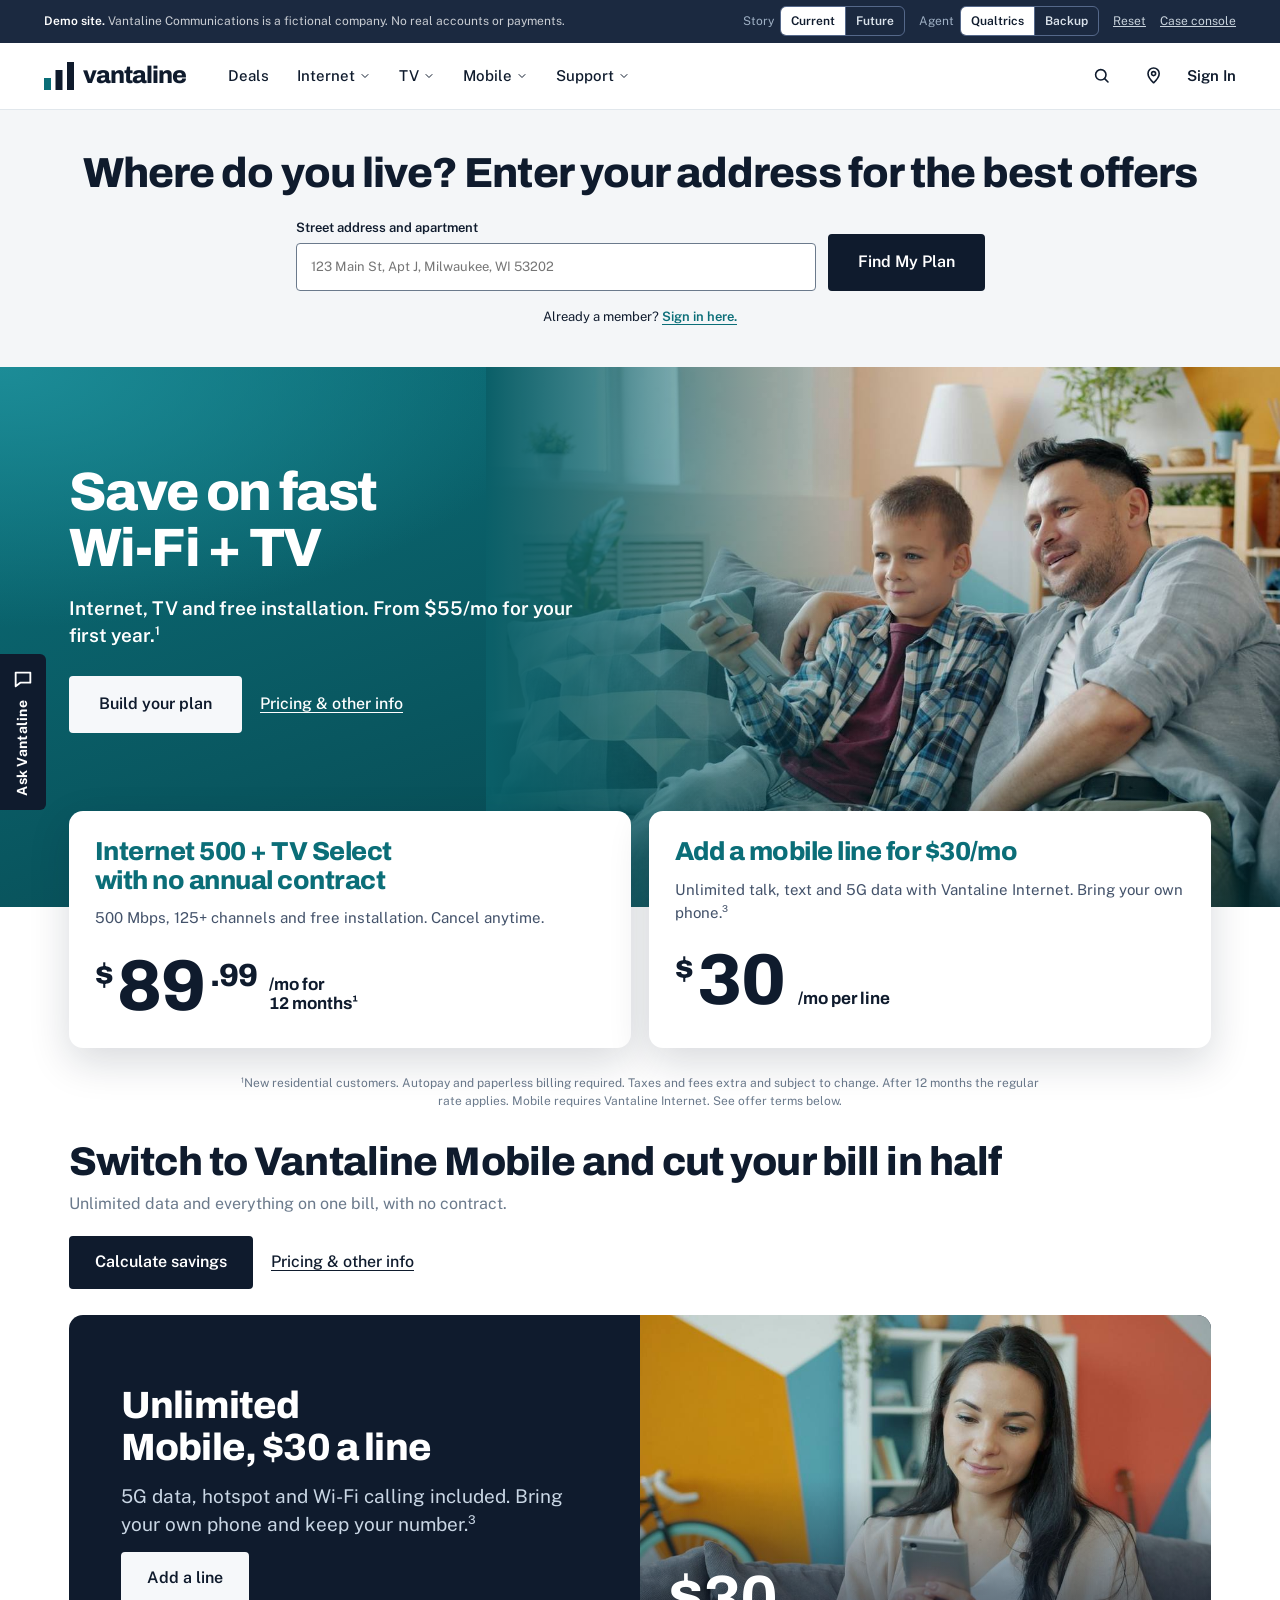
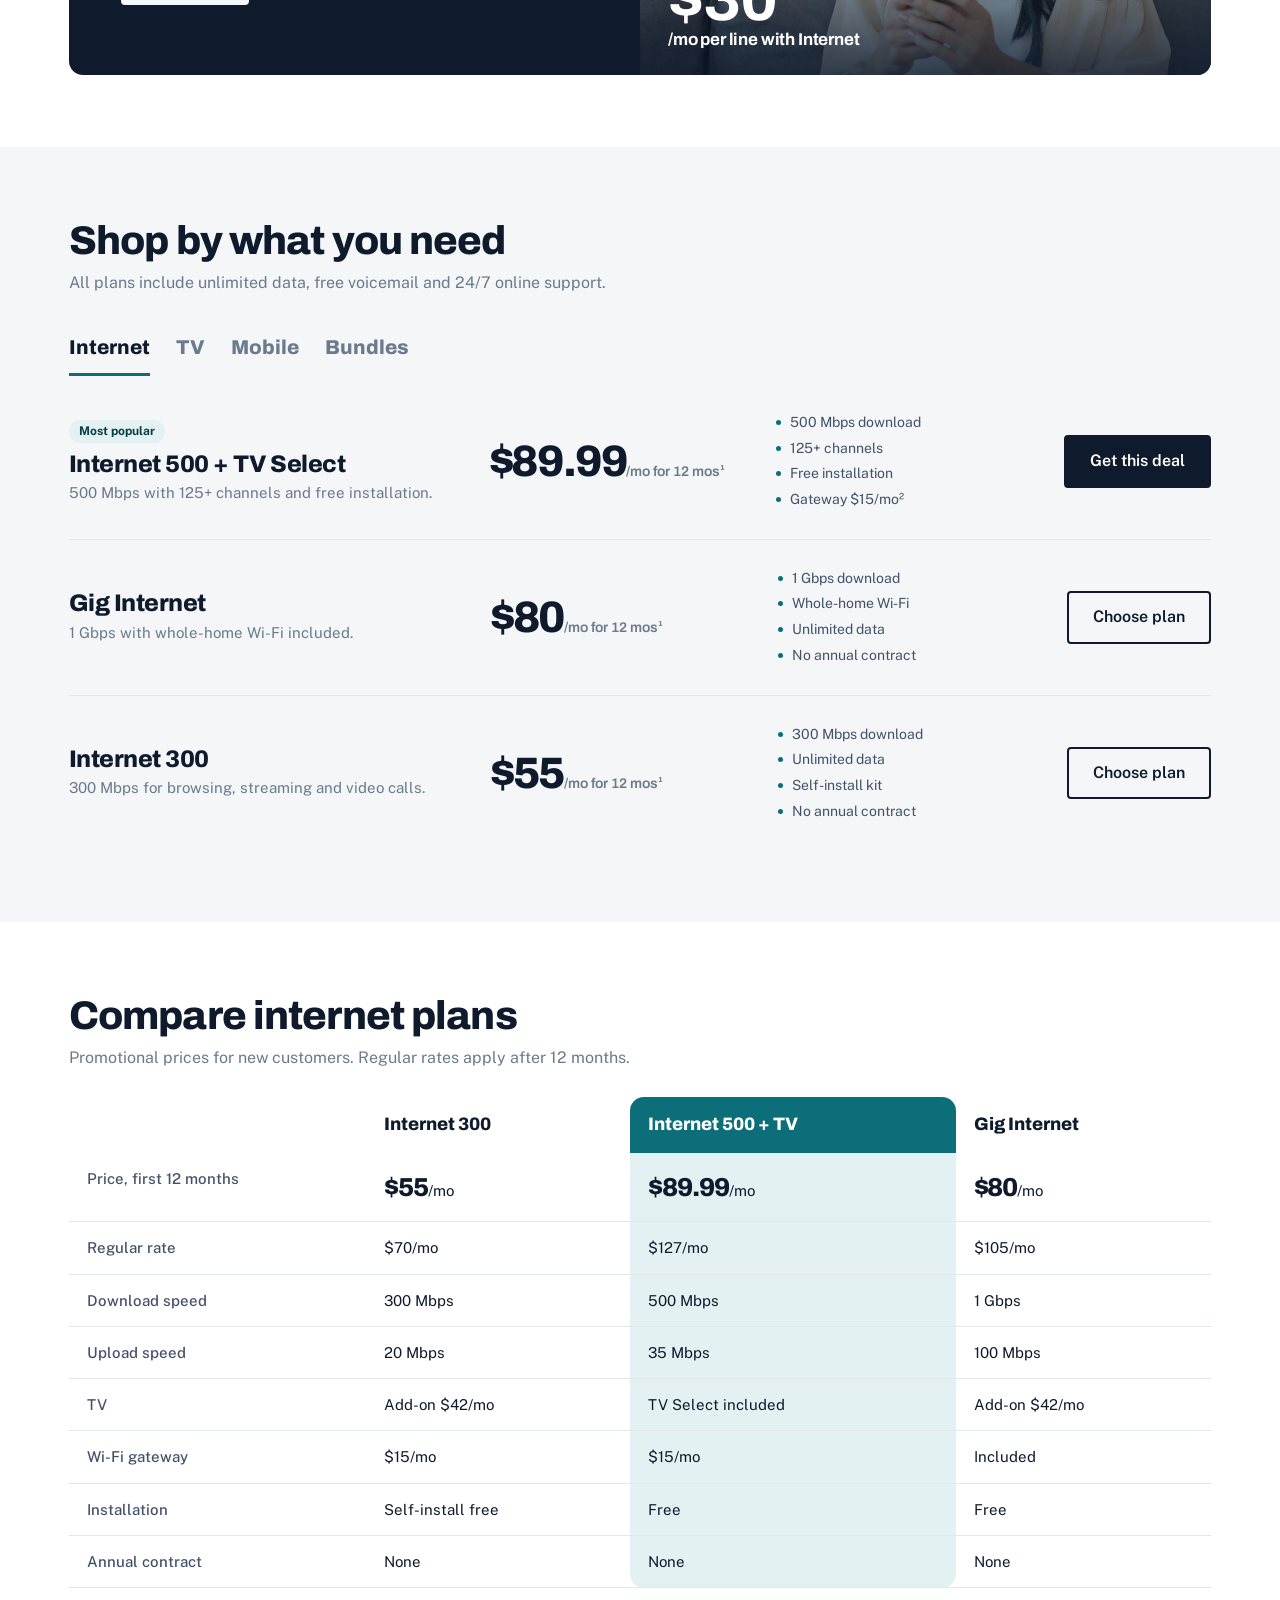
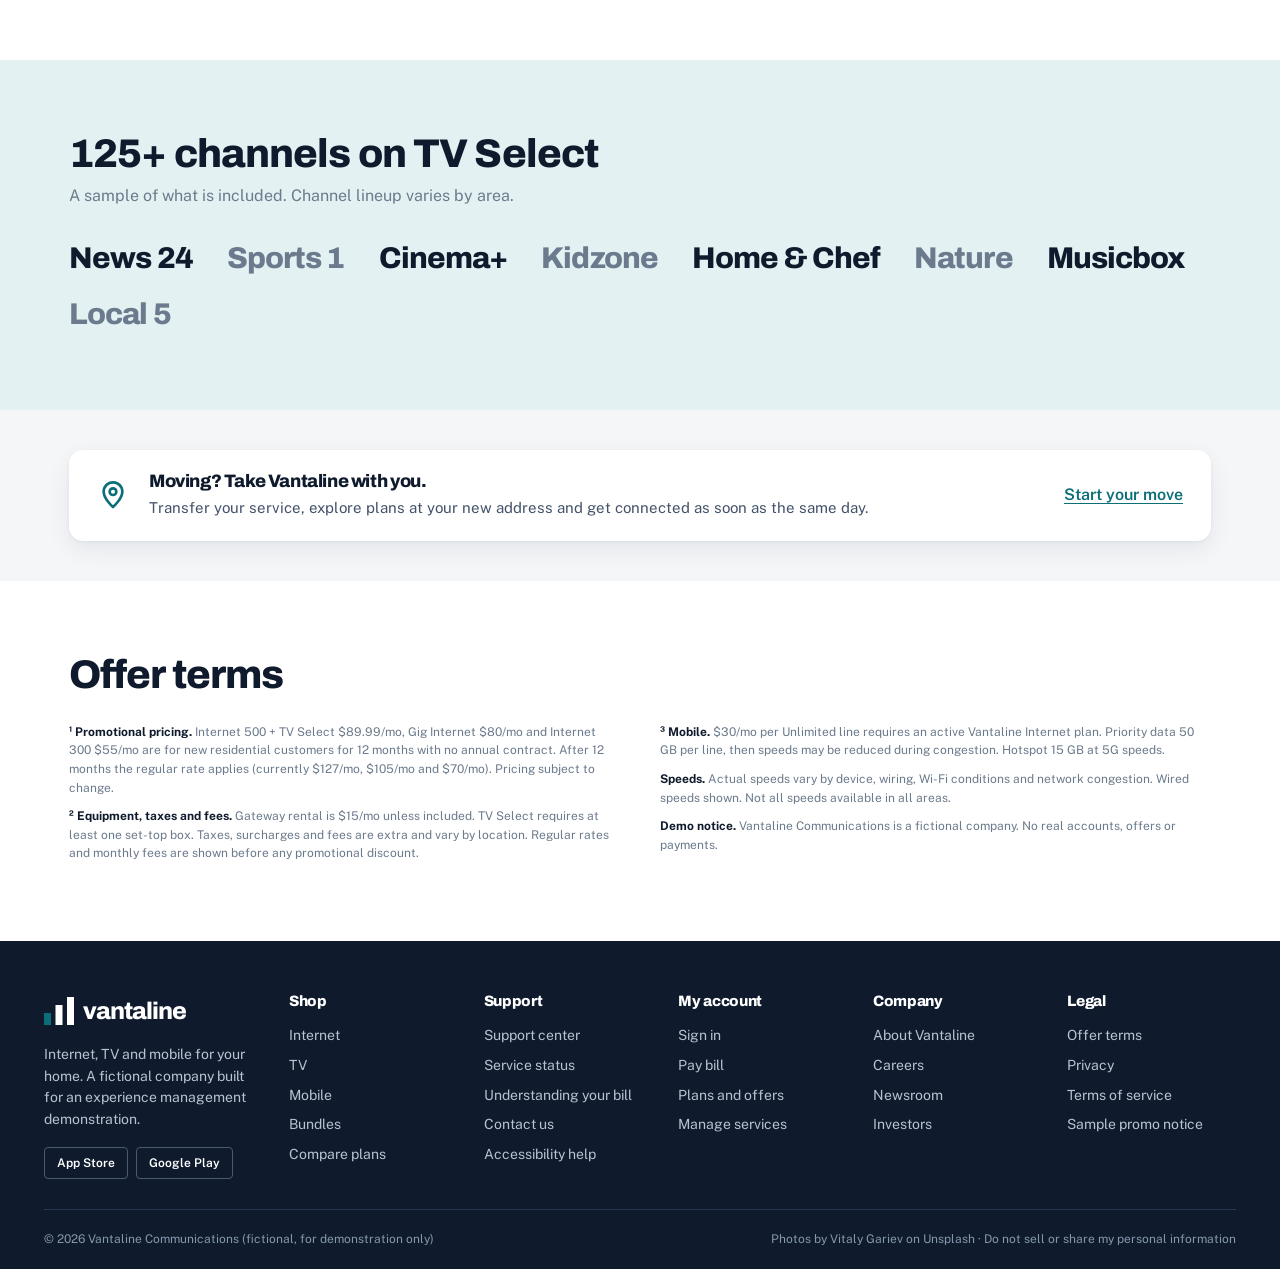
==== commit cd81edf1: "Add photography, a bill-shock pop-up, a live agent log and a bill that updates when fixed - Home, mo" ====
--- a/index.html
+++ b/index.html
@@ -20,12 +20,14 @@
   <p class="small">Already a member? <a class="textlink" href="signin.html">Sign in here.</a></p>
 </div></section>
 
-<section class="band teal offer-hero" id="deals"><div class="wrap narrow">
+<section class="band teal offer-hero" id="deals"><div class="hero-photo" role="img" aria-label="A father and son on the couch at home, watching TV together"></div><div class="wrap narrow">
   <div>
     <h1>Save on fast Wi-Fi + TV</h1>
     <p class="lede">Internet, TV and free installation. From $55/mo for your first year.¹</p>
     <div class="cta"><a class="btn light lg" href="#shop">Build your plan</a><a class="ulink" href="#legal">Pricing &amp; other info</a></div>
   </div>
+</div></section>
+<section class="hero-cards"><div class="wrap narrow">
   <div class="cards2">
     <div class="ocard"><h2>Internet 500 + TV Select with no annual contract</h2><p>500 Mbps, 125+ channels and free installation. Cancel anytime.</p>
       <div class="price"><span class="d">$</span><span class="n">89</span><span class="c">.99</span><span class="per">/mo for<br>12 months¹</span></div></div>
--- a/site.css
+++ b/site.css
@@ -54,7 +54,14 @@
 .icon-btn{width:38px;height:38px;border:0;background:transparent;color:var(--ink);display:inline-flex;align-items:center;justify-content:center;text-decoration:none;border-radius:50%}
 .icon-btn:hover{background:var(--wash)}
 .avatar{width:28px;height:28px;background:var(--teal);color:#fff;display:inline-flex;align-items:center;justify-content:center;font-weight:700;font-size:11px;border-radius:50%}
-@media (max-width:960px){.mainnav{display:none}.site-head .wrap{justify-content:space-between;gap:12px}}
+.menu-btn{display:none}
+.mnav{border-top:1px solid var(--line);background:var(--paper);box-shadow:var(--soft)}
+.site-head .mnav .wrap{display:grid;height:auto;gap:0;padding-block:8px 14px;justify-content:stretch}
+.mnav a{padding:13px 4px;color:var(--ink);text-decoration:none;font-weight:600;border-bottom:1px solid var(--line)}
+.mnav a:last-child{border-bottom:0}
+.mnav a[aria-current]{color:var(--teal)}
+@media (max-width:960px){.mainnav{display:none}.menu-btn{display:inline-flex}.site-head .wrap{justify-content:space-between;gap:12px}}
+@media (min-width:961px){.mnav{display:none}}
 
 /* buttons: flat, 4px, near-black primary */
 .btn{display:inline-flex;align-items:center;justify-content:center;gap:8px;border-radius:var(--r);padding:12px 24px;font-family:var(--sans);font-weight:600;font-size:16px;text-decoration:none;border:2px solid var(--ink);background:var(--ink);color:#fff}
@@ -309,3 +316,165 @@
   .band{padding-block:48px}
 }
 body[data-page="promo-email"]{background:var(--wash)}
+
+/* ---------- demo bar: segmented controls, one compact row on phones ---------- */
+.demo-bar .ctl{display:flex;gap:6px 14px;align-items:center;flex-wrap:wrap}
+.demo-bar .grp{display:inline-flex;align-items:center;gap:6px}
+.demo-bar .lbl{color:#9FB0C4}
+.demo-bar .seg{display:inline-flex;border:1px solid #55688A;border-radius:6px;overflow:hidden}
+.demo-bar .seg button{background:transparent;color:#DCE4EC;border:0;padding:0 10px;min-height:28px;font-size:12px;font-weight:600}
+.demo-bar .seg button+button{border-left:1px solid #55688A}
+.demo-bar .seg button:hover{background:#2C3B52}
+.demo-bar .seg button[aria-pressed="true"]{background:#fff;color:var(--ink)}
+.demo-bar .reset{background:none;border:0;color:#C9D3DC;text-decoration:underline;font-size:12px;padding:6px 0}
+.demo-bar a{color:#C9D3DC}
+.demo-bar :focus-visible{outline-color:#fff}
+.demo-bar .short{display:none}
+@media (max-width:760px){.demo-bar .long,.demo-bar .lbl,.demo-bar .msg{display:none}.demo-bar .short{display:inline}.demo-bar .ctl{gap:6px 8px;flex-wrap:nowrap;width:100%;justify-content:space-between}.demo-bar .seg button{padding:0 8px}}
+
+/* ---------- phones: chat button moves out of the way of the content ---------- */
+@media (max-width:960px){
+  .chat-launch{left:auto;right:14px;bottom:14px;width:auto;flex-direction:row;gap:8px;padding:12px 16px;border-radius:999px;box-shadow:0 8px 24px rgba(15,27,45,.28)}
+  .chat-launch span{writing-mode:horizontal-tb;transform:none}
+  .chat-panel{left:8px;right:8px;bottom:8px;width:auto}
+}
+
+/* ---------- bill page: the in-place answer that appears after frustration (future state) ---------- */
+.linkbtn .ic{transition:transform .2s}
+.linkbtn.open .ic{transform:rotate(180deg)}
+.row.flag{background:#FFF1EF;box-shadow:inset 4px 0 0 var(--pop)}
+.row.flag>span{color:var(--pop-2);font-weight:600}
+.explain{border-top:1px solid var(--line);background:var(--tint);padding:20px 26px 24px;display:grid;gap:12px;animation:vl-drop .45s cubic-bezier(.2,.8,.2,1)}
+.explain-head{display:flex;align-items:center;gap:10px;font-family:var(--display);font-weight:800;font-size:18px;letter-spacing:-.015em}
+.pulse-dot{width:10px;height:10px;border-radius:50%;background:var(--pop);flex:none;animation:vl-pulse 1.6s ease-out 3}
+.explain-row{display:flex;justify-content:space-between;align-items:center;gap:14px;background:#fff;border-radius:10px;padding:12px 16px}
+.explain-row small{display:block;color:var(--ink-3);font-size:13px}
+.explain-row .was{display:flex;gap:10px;align-items:baseline;white-space:nowrap}
+.explain-row .was s{color:var(--ink-3)}
+.explain-row .was b{color:var(--pop-2);font-family:var(--display);font-size:20px}
+.explain-row .same{color:var(--ink-3);font-size:14px;white-space:nowrap}
+.explain p{color:var(--ink-2);font-size:15px}
+.explain-cta{display:flex;gap:18px;align-items:center;flex-wrap:wrap}
+.vl-scrim{position:fixed;inset:0;z-index:35;background:rgba(15,27,45,.42);pointer-events:none;animation:vl-scrim 2.8s ease both}
+.panel.spot{position:relative;z-index:36;box-shadow:0 0 0 4px var(--pop),0 24px 60px rgba(15,27,45,.35);transition:box-shadow .3s}
+@keyframes vl-scrim{0%{opacity:0}12%{opacity:1}75%{opacity:1}100%{opacity:0}}
+@keyframes vl-drop{from{opacity:0;transform:translateY(-8px)}to{opacity:1;transform:none}}
+@keyframes vl-pulse{0%{box-shadow:0 0 0 0 rgba(242,85,74,.55)}100%{box-shadow:0 0 0 12px rgba(242,85,74,0)}}
+
+/* ---------- the assistant that steps in (agent-sim.js) ---------- */
+.chat-panel.agent{height:auto;max-height:min(620px,calc(100vh - 90px));border-top:5px solid var(--pop);animation:vl-in .42s cubic-bezier(.2,.9,.25,1.15),vl-ring 1.4s ease-out .42s 2}
+.chat-panel.agent header{align-items:flex-start;padding:14px 18px 16px}
+.chat-panel.agent header .ttl{display:grid;gap:4px}
+.chat-panel.agent header .eye{display:flex;align-items:center;gap:8px;font-family:var(--sans);font-weight:600;font-size:12px;color:#FFB4AE;letter-spacing:.01em}
+.chat-panel.agent header .eye .pulse-dot{width:8px;height:8px;animation-iteration-count:infinite}
+.chat-panel.agent header .h{font-size:19px;letter-spacing:-.015em}
+.agent-note{display:flex;justify-content:space-between;gap:10px;align-items:center;padding:8px 18px;background:#fff;border-bottom:1px solid var(--line);font-size:12px;color:var(--ink-3)}
+.agent-note button{background:none;border:0;color:var(--link);font-weight:600;font-size:12px;text-decoration:underline;padding:4px 0}
+.chat-panel.agent .chat-log{min-height:150px}
+.cmsg.typing{letter-spacing:3px;color:var(--ink-3)}
+.cmsg.wide{max-width:100%;align-self:stretch;background:none;box-shadow:none;padding:0}
+.ocards{display:grid;gap:8px}
+.ocards button{display:grid;grid-template-columns:auto 1fr;gap:2px 14px;align-items:center;text-align:left;background:#fff;border:1.5px solid var(--line);border-radius:12px;padding:12px 14px;color:var(--ink)}
+.ocards button:hover{border-color:var(--teal);background:var(--tint)}
+.ocards .px{grid-row:1/3;font-family:var(--display);font-weight:800;font-size:26px;letter-spacing:-.03em;min-width:92px}
+.ocards .px small{font-size:12px;font-weight:600;color:var(--ink-3);letter-spacing:0}
+.ocards .nm{font-weight:700;font-size:14px}
+.ocards .ds{font-size:13px;color:var(--ink-3)}
+.ocards button.rec{border-color:var(--teal);box-shadow:inset 0 0 0 1px var(--teal)}
+.ocards .tag{display:inline-block;margin-left:6px;font-size:11px;font-weight:700;color:#fff;background:var(--teal);border-radius:999px;padding:1px 8px;vertical-align:1px}
+@keyframes vl-in{from{opacity:0;transform:translateY(36px) scale(.94)}to{opacity:1;transform:none}}
+@keyframes vl-ring{0%{box-shadow:0 20px 60px rgba(15,27,45,.3),0 0 0 0 rgba(242,85,74,.5)}100%{box-shadow:0 20px 60px rgba(15,27,45,.3),0 0 0 16px rgba(242,85,74,0)}}
+@media (max-width:960px){.chat-panel.agent{max-height:72vh}}
+@media (prefers-reduced-motion:reduce){.vl-scrim{display:none}.explain,.chat-panel.agent,.pulse-dot,.chat-panel.agent header .eye .pulse-dot{animation:none}}
+
+/* ---------- photography ---------- */
+.offer-hero{position:relative;overflow:hidden;padding-block:0}
+.offer-hero .wrap{position:relative;z-index:1;grid-template-columns:minmax(0,520px);min-height:540px;padding-block:72px 150px;align-content:center}
+.hero-photo{position:absolute;inset:0 0 0 38%;background:url(assets/hero.jpg) 22% 30%/cover no-repeat}
+.hero-photo::after{content:"";position:absolute;inset:0;background:linear-gradient(90deg,#0A5F68 0%,rgba(10,95,104,.72) 16%,rgba(10,95,104,0) 46%),linear-gradient(0deg,rgba(7,63,71,.55) 0%,rgba(7,63,71,0) 34%)}
+.hero-cards{position:relative;z-index:2;margin-top:-96px}
+.hero-cards .ocard{min-height:0;box-shadow:0 14px 40px rgba(15,27,45,.16)}
+.hero-cards .price{margin-top:8px}
+.hero-cards .price .n{font-size:72px}
+.feature .fa{background:linear-gradient(0deg,rgba(15,27,45,.82) 0%,rgba(15,27,45,0) 55%),url(assets/mobile.jpg) center 18%/cover no-repeat!important;min-height:360px;display:flex;align-items:flex-end;justify-content:flex-start;padding:28px}
+.signin-art{background:linear-gradient(160deg,rgba(11,110,120,.93),rgba(7,63,71,.80)),url(assets/couch.jpg) center/cover no-repeat}
+@media (max-width:960px){
+  .offer-hero .wrap{min-height:0;padding-block:230px 120px}
+  .hero-photo{inset:0 0 auto 0;height:250px;background-position:30% 25%}
+  .hero-photo::after{background:linear-gradient(0deg,#0B6E78 0%,rgba(11,110,120,0) 55%)}
+  .feature .fa{min-height:240px}
+}
+
+/* ---------- bill page: bill-shock marker, pop-up, and the fix landing on the page ---------- */
+.delta{display:inline-flex;align-items:center;gap:8px;align-self:flex-start;background:#FFF1EF;color:var(--pop-2);font-weight:700;font-size:14px;padding:6px 12px;border-radius:999px}
+.delta.ok{background:var(--green-soft);color:#075E3A}
+.big.fixed{color:var(--green);animation:vl-pop .6s cubic-bezier(.2,.9,.25,1.3)}
+.row.ok-row{background:var(--green-soft);box-shadow:inset 4px 0 0 var(--green)}
+.row.ok-row>span{color:#075E3A;font-weight:600}
+.row.total.fixed span:last-child{color:var(--green)}
+@keyframes vl-pop{0%{transform:scale(.8);opacity:.3}100%{transform:none;opacity:1}}
+.shock-wrap{position:fixed;inset:0;z-index:44;background:rgba(15,27,45,.55);display:grid;place-items:center;padding:16px;animation:vl-fade .25s ease}
+.shock{position:relative;width:min(520px,100%);max-height:calc(100vh - 32px);overflow:auto;background:#fff;border-radius:18px;border-top:6px solid var(--pop);box-shadow:0 30px 80px rgba(15,27,45,.45);animation:vl-in .45s cubic-bezier(.2,.9,.25,1.15)}
+.shock-x{position:absolute;right:10px;top:8px;width:40px;height:40px;border:0;background:none;font-size:18px;color:var(--ink-3);border-radius:50%}
+.shock-x:hover{background:var(--wash)}
+.shock-top{padding:26px 28px 6px;display:grid;gap:10px}
+.shock-eye{display:flex;align-items:center;gap:8px;font-size:13px;font-weight:700;color:var(--pop-2)}
+.shock-eye .pulse-dot{animation-iteration-count:infinite}
+.shock h2{font-size:28px;letter-spacing:-.025em;padding-right:24px}
+.shock p{color:var(--ink-2)}
+.shock-bars{display:grid;grid-template-columns:repeat(3,1fr);gap:14px;align-items:end;height:150px;padding:34px 28px 0;margin-bottom:46px}
+.shock-bars div{position:relative;height:100%;display:flex;align-items:flex-end}
+.shock-bars i{display:block;width:100%;border-radius:8px 8px 0 0;background:var(--line);transform-origin:bottom;animation:vl-grow .7s cubic-bezier(.2,.8,.2,1) both}
+.shock-bars .now i{background:var(--pop);animation-delay:.15s}
+.shock-bars .fix i{background:var(--teal);animation-delay:.3s}
+.shock-bars b{position:absolute;left:0;right:0;top:-24px;text-align:center;font-family:var(--display);font-size:17px}
+.shock-bars .now b{color:var(--pop-2)}
+.shock-bars .fix b{color:var(--teal)}
+.shock-bars span{position:absolute;left:0;right:0;bottom:-24px;text-align:center;font-size:12px;color:var(--ink-3);white-space:nowrap}
+.shock-cta{display:flex;gap:10px;flex-wrap:wrap;padding:0 28px 18px}
+.shock-cta .btn{flex:1 1 180px;justify-content:center;text-align:center}
+.shock-foot{display:flex;gap:16px;align-items:center;padding:12px 28px;border-top:1px solid var(--line);font-size:13px;color:var(--ink-3);background:var(--wash)}
+.shock-foot span{margin-right:auto}
+.shock-foot button{background:none;border:0;color:var(--ink-2);font-size:13px;text-decoration:underline;padding:4px 0}
+@keyframes vl-fade{from{opacity:0}to{opacity:1}}
+@keyframes vl-grow{from{transform:scaleY(0)}to{transform:none}}
+
+/* ---------- behind the scenes: live Experience Agent log ---------- */
+.trace{position:fixed;top:0;right:0;bottom:0;z-index:46;width:340px;background:#0B1422;color:#DCE4EC;display:flex;flex-direction:column;box-shadow:-12px 0 40px rgba(0,0,0,.25);font-size:13px}
+.trace header{display:flex;justify-content:space-between;align-items:flex-start;padding:16px 18px 12px;border-bottom:1px solid #1E2C42}
+.trace header b{display:block;font-family:var(--display);font-size:20px;color:#fff;letter-spacing:-.02em}
+.trace header button{background:none;border:0;color:#8FA0B5;font-size:16px;width:32px;height:32px;border-radius:50%}
+.trace header button:hover{background:#1E2C42;color:#fff}
+.t-eye{display:flex;align-items:center;gap:8px;font-size:11px;font-weight:700;letter-spacing:.06em;text-transform:uppercase;color:#FF9C94}
+.t-eye .pulse-dot,.trace-tab .pulse-dot{width:8px;height:8px;animation-iteration-count:infinite}
+.t-stat{display:grid;grid-template-columns:1fr 1fr;gap:14px;padding:14px 18px;border-bottom:1px solid #1E2C42}
+.t-stat span{display:block;font-size:11px;color:#8FA0B5;text-transform:uppercase;letter-spacing:.05em}
+.t-stat b{font-family:var(--display);font-size:24px;color:#fff;letter-spacing:-.02em;transition:color .3s}
+.t-stat b.hot{color:#FF8D84}.t-stat b.ok{color:#5FD3A0}
+.t-stat #t-status{font-size:17px;line-height:1.5}
+.t-meter{display:block;height:5px;border-radius:99px;background:#1E2C42;margin-top:4px;overflow:hidden}
+.t-meter i{display:block;height:100%;background:#E5A94A;border-radius:99px;transition:width .8s cubic-bezier(.2,.8,.2,1),background .3s}
+.t-meter i.hot{background:var(--pop)}.t-meter i.ok{background:#3DBE86}
+.t-log{flex:1;overflow:auto;list-style:none;margin:0;padding:14px 18px 20px;display:grid;gap:10px;align-content:start}
+.t-log li{position:relative;border-left:3px solid var(--lc,#44566F);background:#111D30;border-radius:0 8px 8px 0;padding:9px 12px;animation:vl-step .4s cubic-bezier(.2,.8,.2,1)}
+.t-log li b{display:block;color:#fff;font-size:13.5px;line-height:1.35;margin-top:3px}
+.t-log li p{color:#A9B7C8;font-size:12.5px;line-height:1.45;margin-top:3px}
+.t-time{font-family:"JetBrains Mono",ui-monospace,monospace;font-size:11px;color:#6F829B;float:right}
+.t-lane{font-size:10.5px;font-weight:700;letter-spacing:.07em;text-transform:uppercase;color:var(--lc,#8FA0B5)}
+.t-signal{--lc:#FF8D84}.t-identity{--lc:#46C8D2}.t-memory{--lc:#C9A2F2}.t-decision{--lc:#F2C14E}.t-action{--lc:#7FB2FF}.t-outcome{--lc:#5FD3A0}
+.t-log li.t-outcome{background:#0F2A22}
+.trace footer{padding:10px 18px;border-top:1px solid #1E2C42;color:#6F829B;font-size:11.5px}
+.trace-tab{position:fixed;right:0;top:44%;z-index:46;display:flex;align-items:center;gap:8px;background:#0B1422;color:#fff;border:0;border-radius:10px 0 0 10px;padding:12px 14px;font-weight:700;font-size:13px;box-shadow:-6px 6px 24px rgba(0,0,0,.3)}
+.trace-tab b{background:var(--pop);border-radius:99px;padding:0 7px;font-size:12px}
+@keyframes vl-step{from{opacity:0;transform:translateX(16px)}to{opacity:1;transform:none}}
+@media (min-width:1180px){body.trace-open{padding-right:340px}body.trace-open .shock-wrap,body.trace-open .vl-scrim{right:340px}}
+@media (max-width:1179px){
+  .trace{top:auto;left:0;width:auto;height:min(58vh,460px);border-radius:16px 16px 0 0;box-shadow:0 -12px 40px rgba(0,0,0,.35)}
+  .trace-tab{top:auto;bottom:74px;border-radius:999px 0 0 999px}
+}
+@media (prefers-reduced-motion:reduce){.shock,.shock-wrap,.shock-bars i,.t-log li,.big.fixed{animation:none}}
+.feature .fa b{font-size:clamp(44px,5vw,68px)}
+.feature .fa span{font-size:17px;margin-top:4px}
+.shock-foot{flex-wrap:wrap;gap:6px 16px}
+.shock-foot>*{white-space:nowrap}
+@media (max-width:1179px){.trace-tab{z-index:43}}
